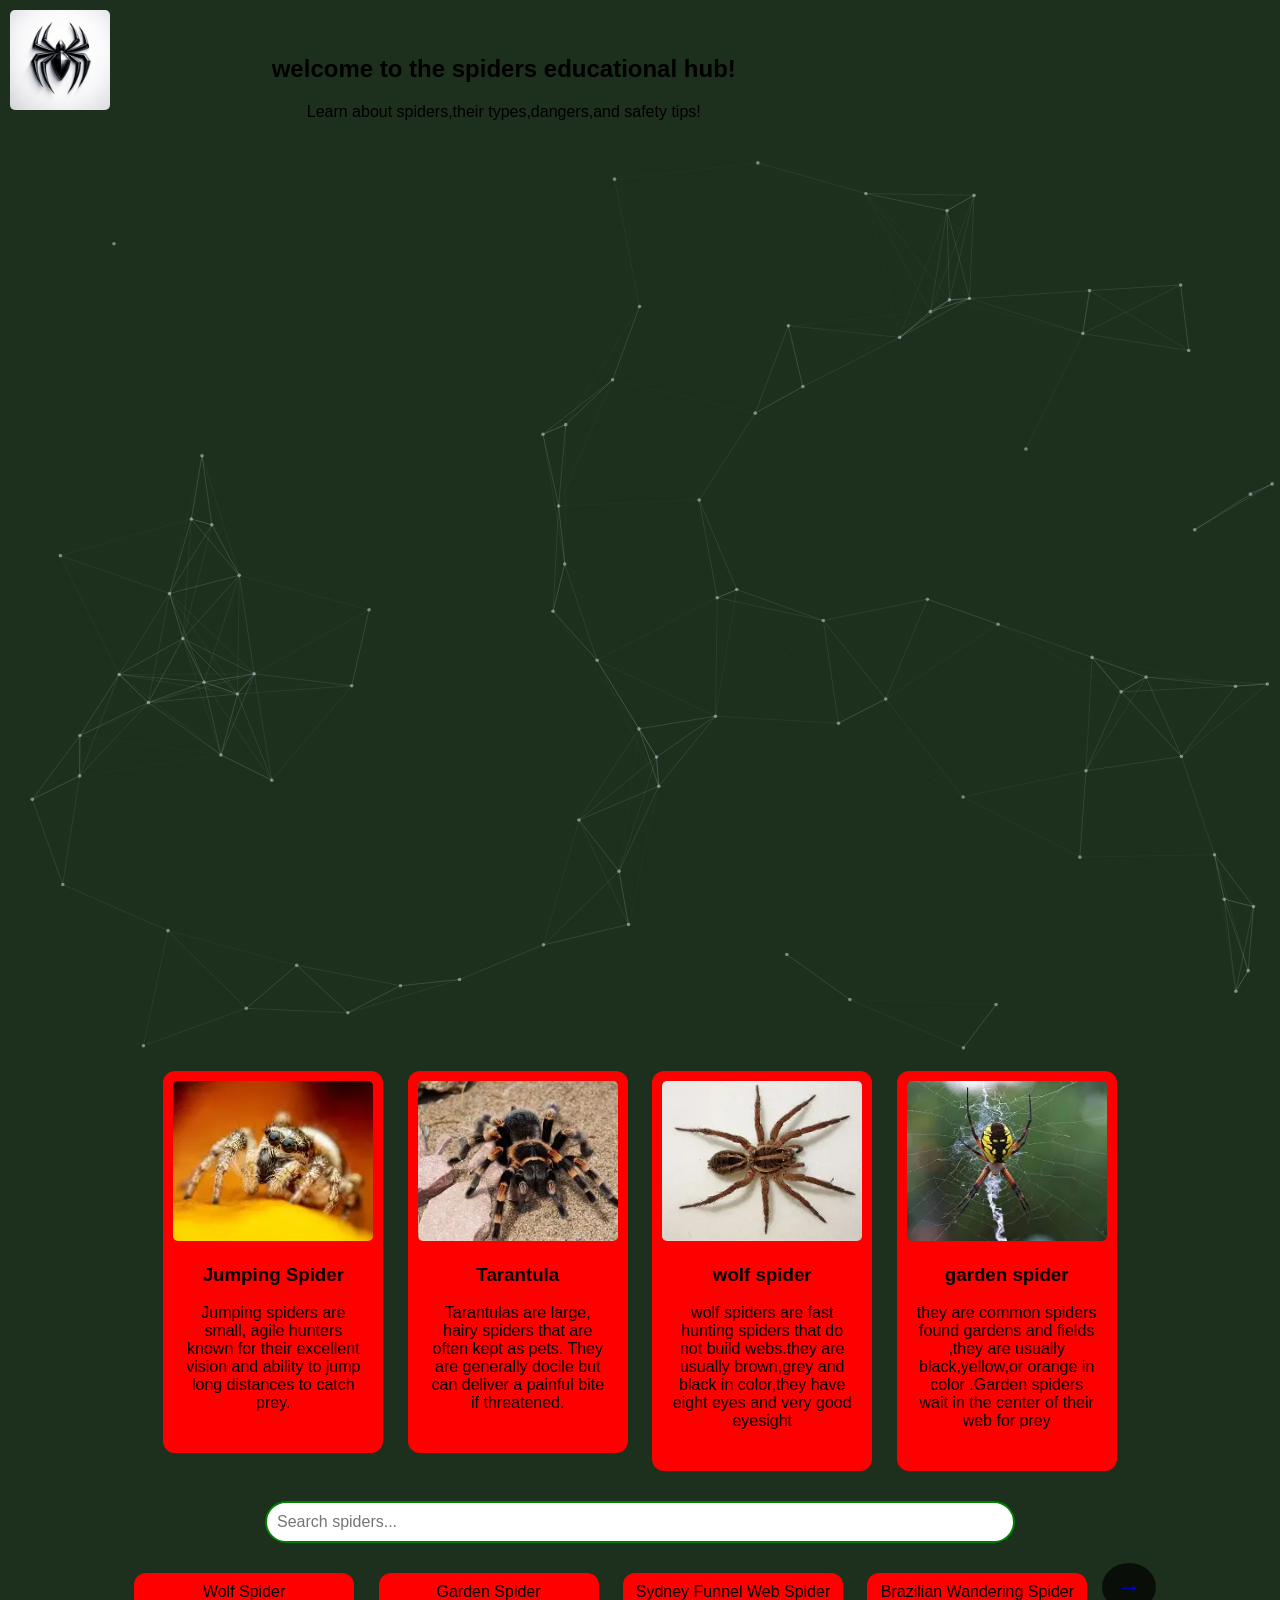
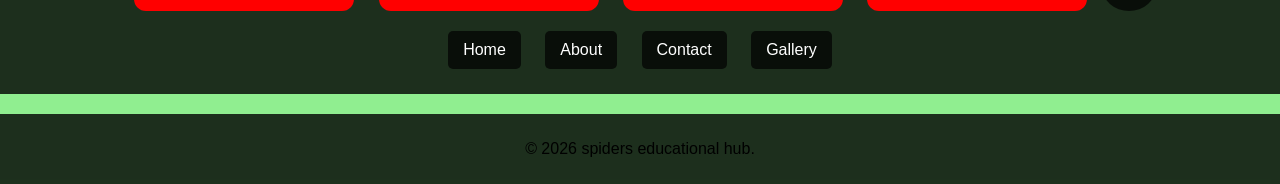
==== index.html @ 67cc3f3b "Update index.html" ====
<!DOCTYPE html> 

<html>

<head> 
    <title>spiders educational hub</title> 
<link rel="stylesheet" href="style.css">
</head> 

<body> 

    <header> 

  <div class="logo">
            <img src="Spider_logo.jpg" alt="Spider logo">
        </div>

        <div class="content">
            <h2>welcome to the spiders educational hub!</h2>
            <p>Learn about spiders,their types,dangers,and safety tips!</p>
        </div>
      
        <canvas id="webCanvas"></canvas>

        <div class="card">
            <img src="jumping_spider.jpg" alt="Jumping Spider">
            <h3>Jumping Spider</h3>
            <p>Jumping spiders are small, agile hunters known for their excellent vision and ability to jump long distances to catch prey.</p>
        </div>

        <div class="card">
            <img src="tarantula.jpg" alt="Tarantula">
            <h3>Tarantula</h3>
            <p>Tarantulas are large, hairy spiders that are often kept as pets. They are generally docile but can deliver a painful bite if threatened.</p>
        </div>
        <div class="card">
            <img src="wolf_spider.jpg" alt="wolf spider">
            <h3>wolf spider</h3>
            <p>wolf spiders are fast hunting spiders that do not build webs.they are usually brown,grey and black in color,they have eight eyes and very good eyesight</p>
        </div>
        <div class="card">
            <img src="garden_spider.jpg" alt="garden spider">
            <h3>garden spider</h3>
            <p>they are common spiders found gardens and fields ,they are usually black,yellow,or orange in color .Garden spiders wait in the center of their web for prey</p>
        </div>

        <div class="search-box">
  <input type="text" id="searchInput" placeholder="Search spiders..." onkeyup="searchSpiders()">
        </div>
        <div class="card">Wolf Spider</div>
<div class="card">Garden Spider</div>
<div class="card">Sydney Funnel Web Spider</div>
<div class="card">Brazilian Wandering Spider</div>
        <!-- ARROW NAVIGATION  -->
<a href="about.html#cards" class="arrow"> →</a>
        

        
<!--PAGE LINKS-->
<div class="page-links">
    <a href="index.html">Home</a>
    <a href="about.html">About</a>
    <a href="contact.html">Contact</a>  
    <a href="gallery.html">Gallery</a>
</div>

    </header>
 

    <footer> 

        <p>&copy; 2026 spiders educational hub.</p>
         

    </footer> 
<script>
(function () {
  const canvas = document.getElementById('webCanvas');
  const ctx = canvas.getContext('2d');
  let W, H;
  const mouse = { x: -9999, y: -9999 };
  const NODE_COUNT = 90, MAX_DIST = 160, SPEED = 0.35;
  let nodes = [];

  function resize() {
    W = canvas.width = window.innerWidth;
    H = canvas.height = window.innerHeight;
  }
  function makeNode() {
    return {
      x: Math.random() * W, y: Math.random() * H,
      vx: (Math.random() - 0.5) * SPEED,
      vy: (Math.random() - 0.5) * SPEED,
    };
  }
  function dist(a, b) {
    return Math.sqrt((a.x-b.x)**2 + (a.y-b.y)**2);
  }
  function init() { resize(); nodes = Array.from({length: NODE_COUNT}, makeNode); }

  function draw() {
    ctx.clearRect(0, 0, W, H);
    for (const n of nodes) {
      n.x += n.vx; n.y += n.vy;
      if (n.x < 0 || n.x > W) n.vx *= -1;
      if (n.y < 0 || n.y > H) n.vy *= -1;
    }
    for (let i = 0; i < nodes.length; i++) {
      for (let j = i + 1; j < nodes.length; j++) {
        const d = dist(nodes[i], nodes[j]);
        if (d < MAX_DIST) {
          ctx.beginPath();
          ctx.strokeStyle = `rgba(220,220,235,${(1 - d/MAX_DIST)*0.4})`;
          ctx.lineWidth = 0.7;
          ctx.moveTo(nodes[i].x, nodes[i].y);
          ctx.lineTo(nodes[j].x, nodes[j].y);
          ctx.stroke();
        }
      }
      const dm = dist(nodes[i], mouse);
      if (dm < MAX_DIST * 1.5) {
        ctx.beginPath();
        ctx.strokeStyle = `rgba(232,82,42,${(1 - dm/(MAX_DIST*1.5))*0.6})`;
        ctx.lineWidth = 0.9;
        ctx.moveTo(nodes[i].x, nodes[i].y);
        ctx.lineTo(mouse.x, mouse.y);
        ctx.stroke();
      }
      ctx.beginPath();
      ctx.arc(nodes[i].x, nodes[i].y, 1.8, 0, Math.PI * 2);
      ctx.fillStyle = 'rgba(220,220,235,0.5)';
      ctx.fill();
    }
    requestAnimationFrame(draw);
  }

  window.addEventListener('resize', resize);
  window.addEventListener('mousemove', e => { mouse.x = e.clientX; mouse.y = e.clientY; });
  window.addEventListener('touchmove', e => {
    mouse.x = e.touches[0].clientX; mouse.y = e.touches[0].clientY;
  }, { passive: true });

  init();
  draw();
})();
              </script>

</body> 
</html>
---- style.css ----
body{
    margin:0;
    font-family: Arial, sans-serif;

    background-image: url ("spider-web.jpg");
    background-size: cover;
    background-attachment: fixed;
    background-color:lightgreen;
    color:black;

}

/* HEADER */
header{
    background-color: rgba(0, 0, 0, 0.8);
    padding: 15px;
    text-align: center;
}

/* NAVIGATION */
nav a{
    color: white;
    text-decoration: none;
    margin: 10px;
    font-weight: bold;
}
nav a:hover{
    color: lightgreen;
}

/* MAIN LAYOUT */
.container{
    display: flex;
}

/* SIDEBAR */
.sidebar{
    width: 25%;
    background-color: rgba(0, 0, 0, 0.7);
    padding: 20px;
}

/* CONTENT AREA */
.content{
    width: 75%;
    padding: 20px;
}

/* SECTION BOXES */
section{
    background-color:light blue;
    margin: 20px;
    padding: 15px;
    border-radius: 10px;
}

/* SPIDER CARDS */
.card{
    background-color:ligh blue;
    margin: 10px;
    padding: 10px;
    border-radius: 10px;
    width: 200px;
    display: inline-block;
    vertical-align: top;

}

/* IMAGES */
img{
    width: 100%;
    border-radius: 5px;
}

/* GALLERY */
.gallery img{
    width: 100%;
    max-width:250px;
    height: auto:
}

.gallery img:hover{
    transform: scale(1.1);
}  

/* FOOTER */
footer{
    background-color: rgba(0, 0, 0, 0.8);
    text-align: center;
    padding: 10px;
    margin-top: 20px;
}

/* ARROW BUTTON */
.arrow-box {
    text-align: center;
    margin: 30px;
}
.arrow{
    display: inline-block;
    background: rgba(0, 0, 0, 0.7);
    padding: 10px 15px;
    border-radius: 50%;
    font-size: 24px;
    color: dark blue;
    text-decoration: none;
    animation:bounce 2s infinite;
}
.arrow:hover{
    background: lightgreen;
    color: black;
}

/* PAGE LINKS */
.page-links{
    text-align: center;
    margin: 10px;
}
.page-links a{
    color: white;
    text-decoration: none;
    margin: 0 10px;
    padding: 10px 15px;
    background: rgba(0, 0, 0, 0.7);
    border-radius: 5px;
    display: inline-block;
}
.page-links a:hover{
    background: lightgreen;
    color: black;
} 
.about {
    color:black;
}

/* Grid layout */
.card-container {
    gap: 20px;
    padding: 20px
}

/* card design */
.card {
    background:red;
    border-radius:12px;
    text-align: center;
    text-color: black;
    position:relative;
    z-index: 1;
}
/* image inside star */
.card img {
    width: 100%;
    height: 160px;
    object-fit: cover;
}
/*Hover effect */
.card: hover {
    transform: scale(1.05);
}
/*text spacing */
.card h2 {
    margin: 10px 0 5px;
}
.card p {
    padding: 0 10px 15px;
}
.spider-flex {
    display: flex;
    justify-content: space-between;
    align-items: flex-start;
    gap:20px;
}
.box {
    flex: 1;
    basckground: black;
    padding: 15px;
    border-radius: 10px;
}
.learn-more {
  background: #e6ffe6;
  padding: 20px;
  border-radius: 10px;
  margin-top: 30px;
}

.learn-more a {
  text-decoration: none;
  color: darkgreen;
  font-weight: bold;
}

.learn-more a:hover {
  text-decoration: underline;
  color: black;
}
.search-box {
  text-align: center;
  margin: 20px;
}

.search-box input {
  width: 60%;
  padding: 10px;
  border-radius: 25px;
  border: 2px solid green;
  font-size: 16px;
}
.logo {
    position:absolute;
    top: 10px;
    left: 10px;
    width: 100px;
}
    /* 3D effect */
    transform: perspective(500px) rotateY(15deg);
    transition: transform 0.5s ease, box-shadow 0.5s ease;

    /* Shadow for depth */
    box-shadow: 5px 5px 15px rgba(0,0,0,0.5);
}

/* Hover animation */
.logo img:hover {
    transform: perspective(500px) rotateY(0deg) scale(1.1);
    box-shadow: 10px 10px 25px rgba(0,0,0,0.7);
}

/* Spider shape (simple circle version or image) */
.Spider {
    width: 60px;
    height: 60px;
    background: url("Spider.jpg"); 
    background-size: cover;
    position: absolute;
    top: 50%;
    left: 0;
    animation: moveSpider 8s linear infinite;
    pointer-events: none;
    Z-index: 5;
}

/* Movement animation */
@keyframes moveSpider {
    0% {
        left: -80px;
        top: 20%;
    }
    25% {
        top: 60%;
    }
    50% {
        top: 30%;
    }
    75% {
        top: 70%;
    }
    100% {
        left: 110%;
        top: 40%;
    }
    
.navbar a {
    position: relative;
    padding: 15px 20px;
    background: rgba(255, 255, 255, 0.05);
    border-radius: 60px;
    backdrop-filter: blur(15px);
    box-shadow: 0 15px 35px rgba(0, 0, 0, 0.5);
    border: 0.5px solid #ccc;
    display: flex;
    justify-content: center;
    align-items: center;
}


.navbar a {
  transition: all 0.2s ease;
}

.navbar a:active {
  animation: shake 0.2s;
  transform: scale(0.9);
}
#webCanvas {
    positition:fixed;
    inset: 0;
    Z-index: 0;
    pointer-events: none;
}
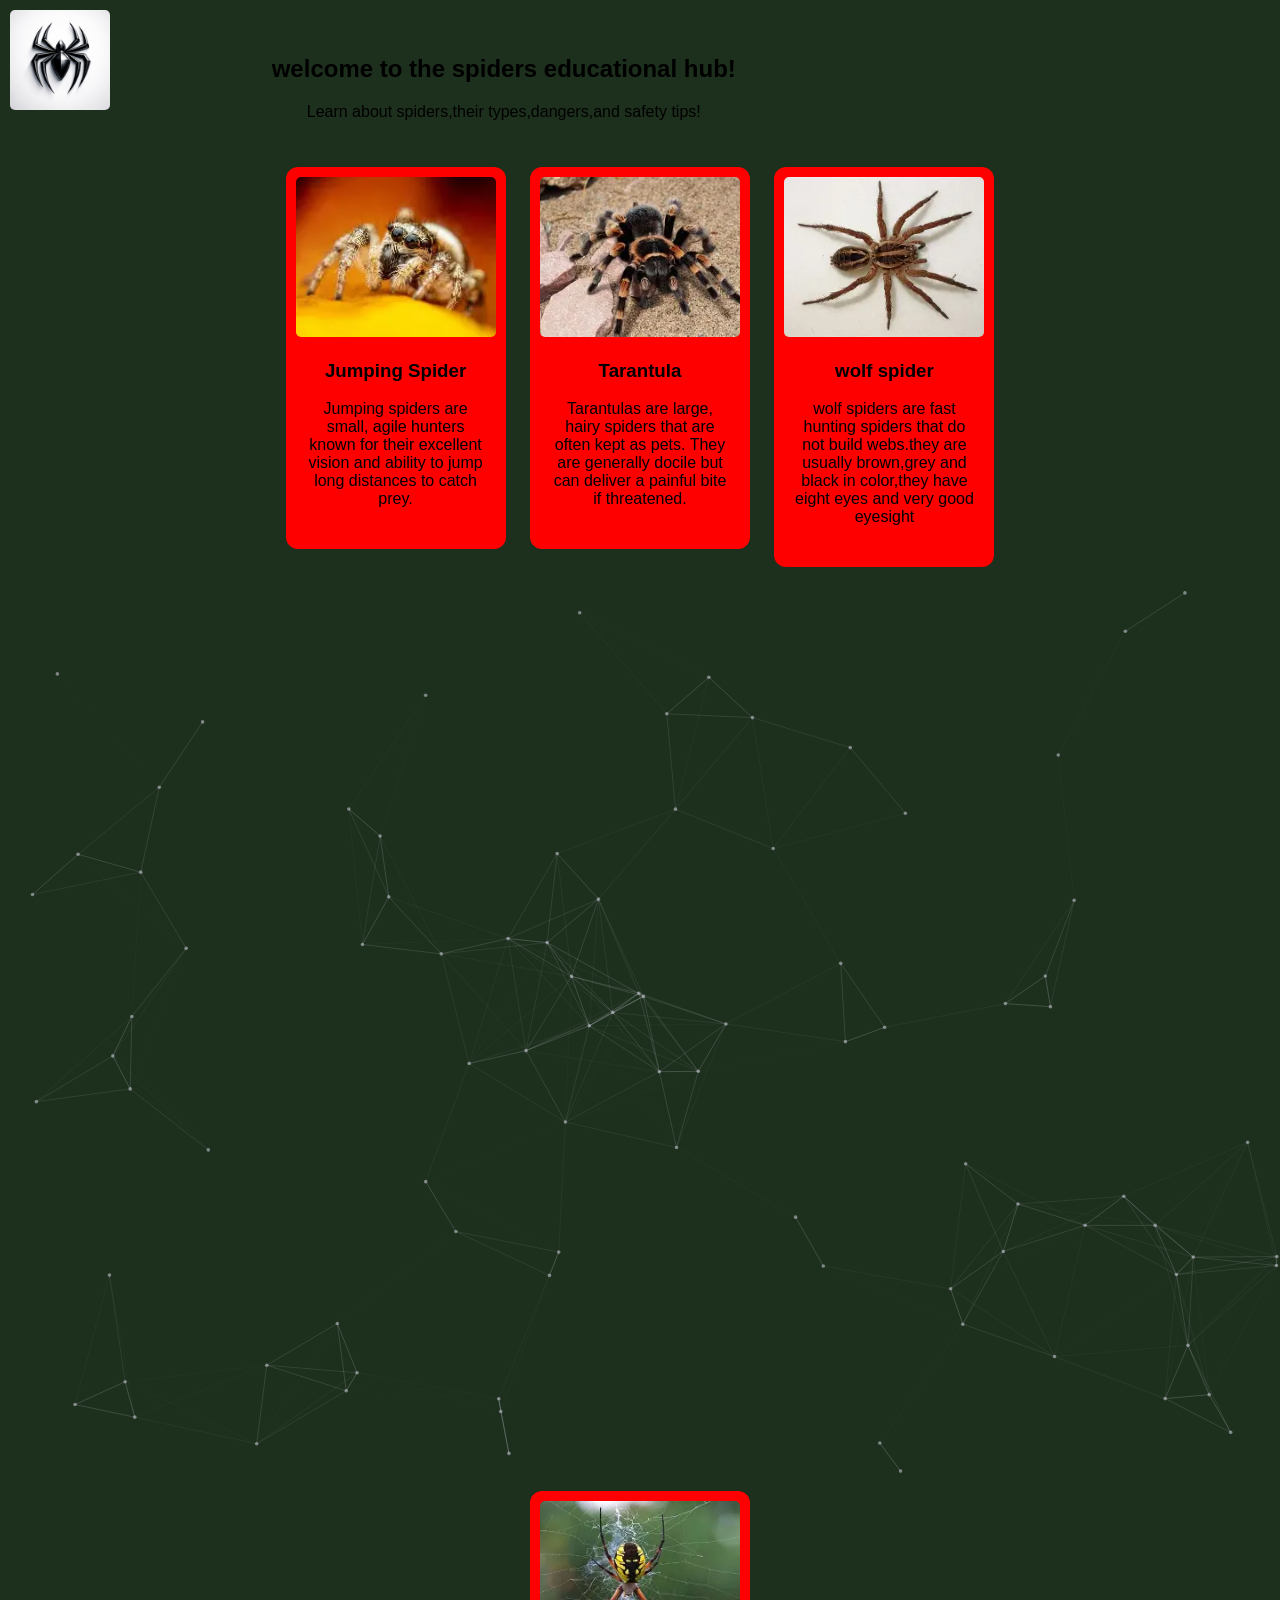
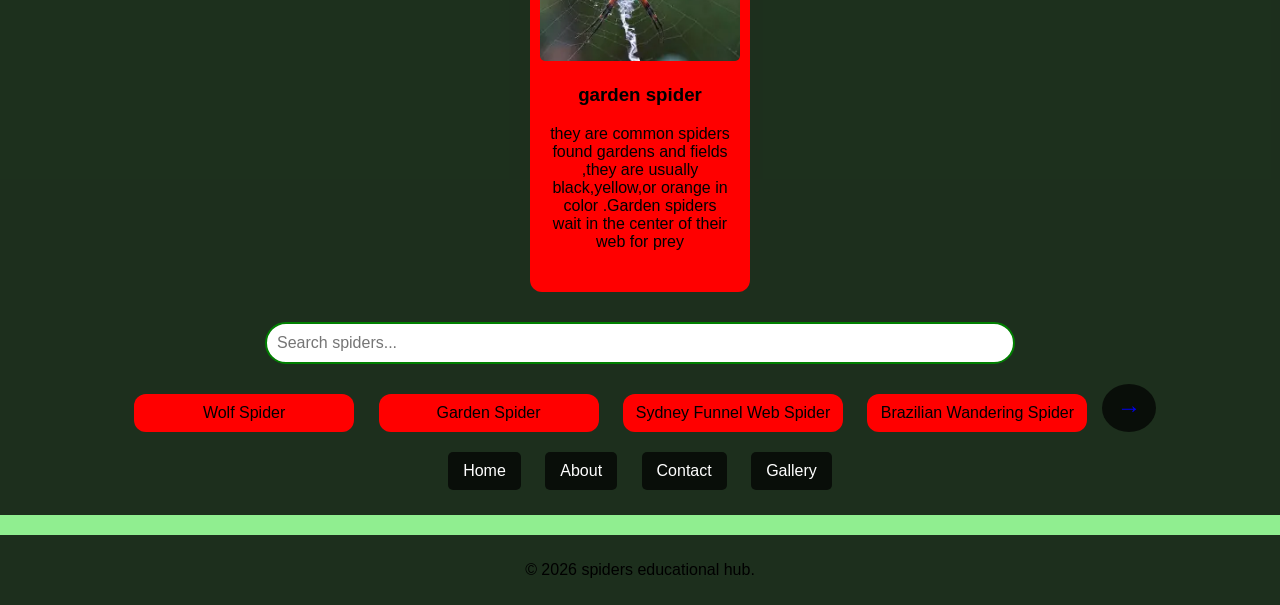
==== commit 394822c2: "Update index.html" ====
--- a/index.html
+++ b/index.html
@@ -20,7 +20,7 @@
             <p>Learn about spiders,their types,dangers,and safety tips!</p>
         </div>
       
-        <canvas id="webCanvas"></canvas>
+       
 
         <div class="card">
             <img src="jumping_spider.jpg" alt="Jumping Spider">
@@ -38,6 +38,8 @@
             <h3>wolf spider</h3>
             <p>wolf spiders are fast hunting spiders that do not build webs.they are usually brown,grey and black in color,they have eight eyes and very good eyesight</p>
         </div>
+
+        <canvas id="webCanvas"></canvas>
         <div class="card">
             <img src="garden_spider.jpg" alt="garden spider">
             <h3>garden spider</h3>
--- a/style.css
+++ b/style.css
@@ -1,23 +1,21 @@
 body{
     margin:0;
     font-family: Arial, sans-serif;
-
-    background-image: url ("spider-web.jpg");
     background-size: cover;
     background-attachment: fixed;
     background-color:lightgreen;
     color:black;
-
-}
-
-/* HEADER */
+     position:relative;
+    z-index: 1;
+
+}
+
 header{
     background-color: rgba(0, 0, 0, 0.8);
     padding: 15px;
     text-align: center;
 }
 
-/* NAVIGATION */
 nav a{
     color: white;
     text-decoration: none;
@@ -31,6 +29,8 @@
 /* MAIN LAYOUT */
 .container{
     display: flex;
+     position:relative;
+    z-index: 1;
 }
 
 /* SIDEBAR */
@@ -136,7 +136,9 @@
 /* Grid layout */
 .card-container {
     gap: 20px;
-    padding: 20px
+    padding: 20px;
+     position:relative;
+    z-index: 1;
 }
 
 /* card design */
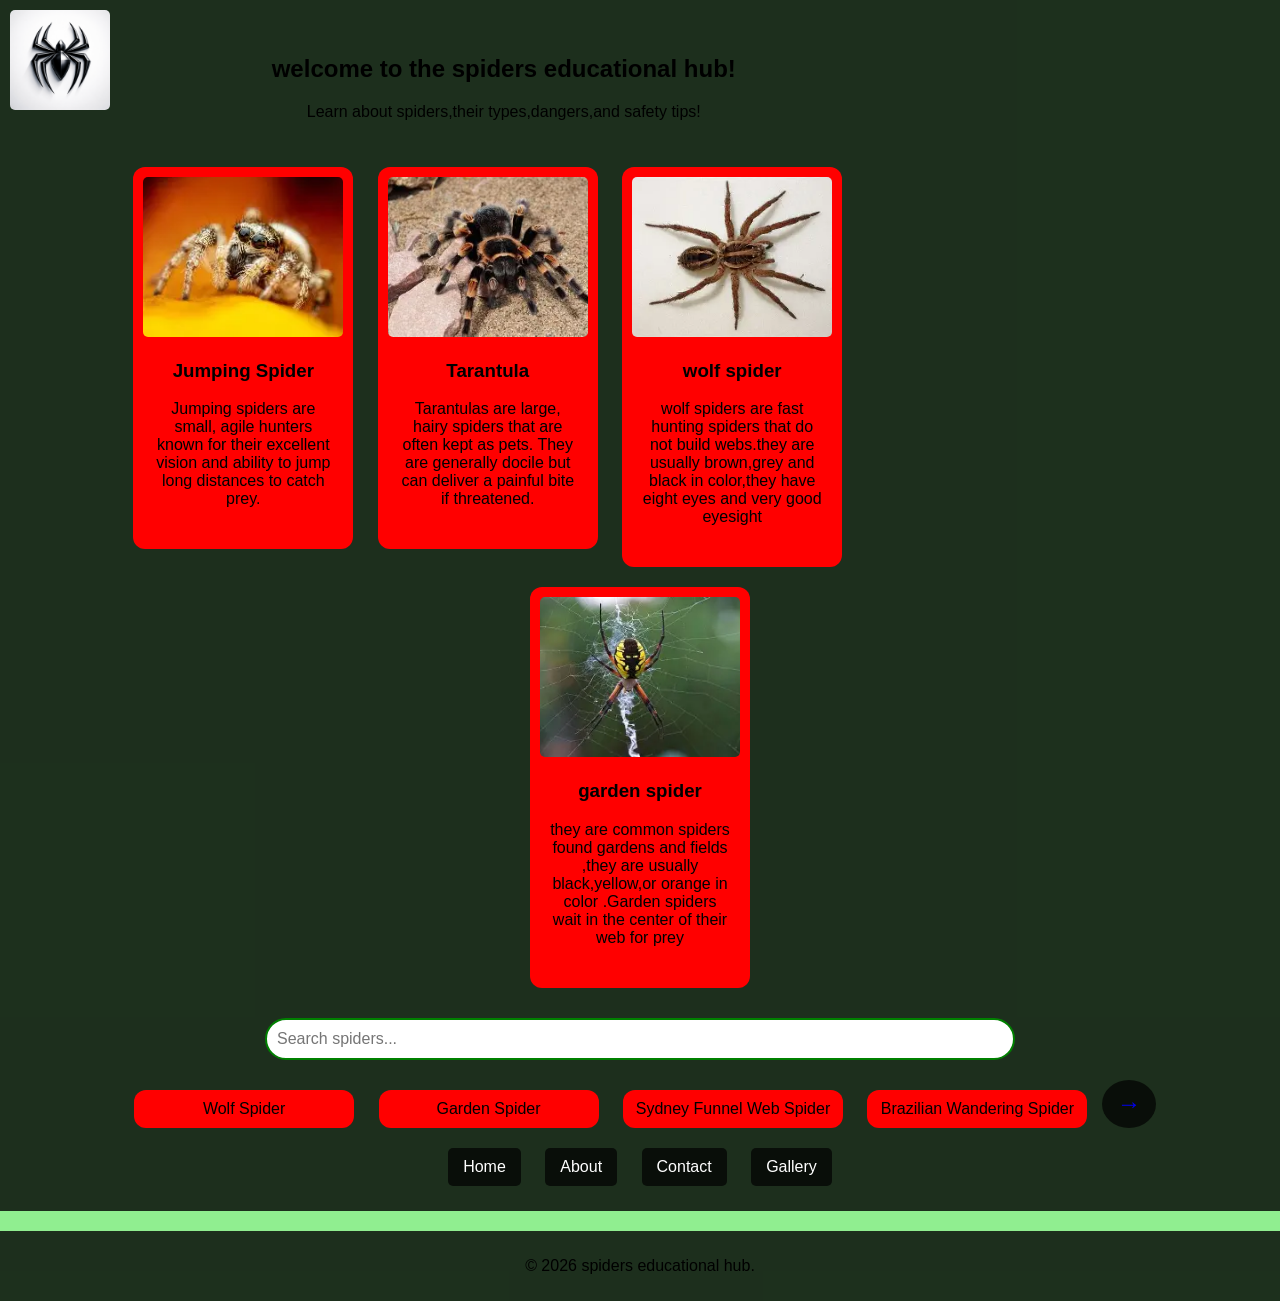
==== commit 0e165c8b: "Update index.html" ====
--- a/index.html
+++ b/index.html
@@ -75,77 +75,7 @@
          
 
     </footer> 
-<script>
-(function () {
-  const canvas = document.getElementById('webCanvas');
-  const ctx = canvas.getContext('2d');
-  let W, H;
-  const mouse = { x: -9999, y: -9999 };
-  const NODE_COUNT = 90, MAX_DIST = 160, SPEED = 0.35;
-  let nodes = [];
 
-  function resize() {
-    W = canvas.width = window.innerWidth;
-    H = canvas.height = window.innerHeight;
-  }
-  function makeNode() {
-    return {
-      x: Math.random() * W, y: Math.random() * H,
-      vx: (Math.random() - 0.5) * SPEED,
-      vy: (Math.random() - 0.5) * SPEED,
-    };
-  }
-  function dist(a, b) {
-    return Math.sqrt((a.x-b.x)**2 + (a.y-b.y)**2);
-  }
-  function init() { resize(); nodes = Array.from({length: NODE_COUNT}, makeNode); }
-
-  function draw() {
-    ctx.clearRect(0, 0, W, H);
-    for (const n of nodes) {
-      n.x += n.vx; n.y += n.vy;
-      if (n.x < 0 || n.x > W) n.vx *= -1;
-      if (n.y < 0 || n.y > H) n.vy *= -1;
-    }
-    for (let i = 0; i < nodes.length; i++) {
-      for (let j = i + 1; j < nodes.length; j++) {
-        const d = dist(nodes[i], nodes[j]);
-        if (d < MAX_DIST) {
-          ctx.beginPath();
-          ctx.strokeStyle = `rgba(220,220,235,${(1 - d/MAX_DIST)*0.4})`;
-          ctx.lineWidth = 0.7;
-          ctx.moveTo(nodes[i].x, nodes[i].y);
-          ctx.lineTo(nodes[j].x, nodes[j].y);
-          ctx.stroke();
-        }
-      }
-      const dm = dist(nodes[i], mouse);
-      if (dm < MAX_DIST * 1.5) {
-        ctx.beginPath();
-        ctx.strokeStyle = `rgba(232,82,42,${(1 - dm/(MAX_DIST*1.5))*0.6})`;
-        ctx.lineWidth = 0.9;
-        ctx.moveTo(nodes[i].x, nodes[i].y);
-        ctx.lineTo(mouse.x, mouse.y);
-        ctx.stroke();
-      }
-      ctx.beginPath();
-      ctx.arc(nodes[i].x, nodes[i].y, 1.8, 0, Math.PI * 2);
-      ctx.fillStyle = 'rgba(220,220,235,0.5)';
-      ctx.fill();
-    }
-    requestAnimationFrame(draw);
-  }
-
-  window.addEventListener('resize', resize);
-  window.addEventListener('mousemove', e => { mouse.x = e.clientX; mouse.y = e.clientY; });
-  window.addEventListener('touchmove', e => {
-    mouse.x = e.touches[0].clientX; mouse.y = e.touches[0].clientY;
-  }, { passive: true });
-
-  init();
-  draw();
-})();
-              </script>
-
+  
 </body> 
 </html> 
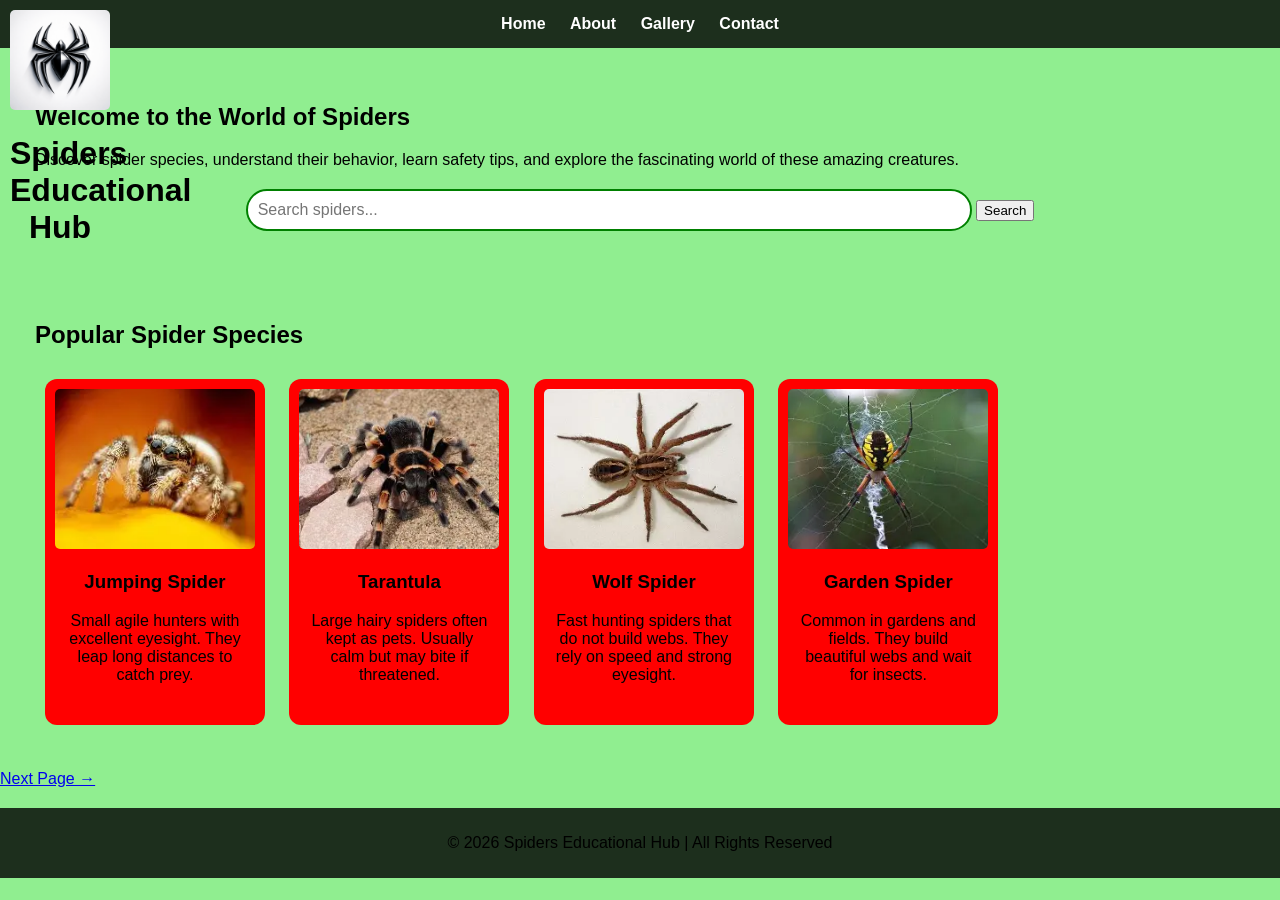
==== commit 55bc7a9f: "Update index.html" ====
--- a/index.html
+++ b/index.html
@@ -1,81 +1,113 @@
-<!DOCTYPE html> 
+    <!DOCTYPE html>
+<html lang="en">
 
-<html>
+<head>
+    <meta charset="UTF-8">
+    <meta name="viewport" content="width=device-width, initial-scale=1.0">
+    <title>Spiders Educational Hub</title>
+    <link rel="stylesheet" href="style.css">
+</head>
 
-<head> 
-    <title>spiders educational hub</title> 
-<link rel="stylesheet" href="style.css">
-</head> 
+<body>
 
-<body> 
+    <!-- HEADER -->
+    <header class="header">
 
-    <header> 
-
-  <div class="logo">
-            <img src="Spider_logo.jpg" alt="Spider logo">
+        <!-- LOGO -->
+        <div class="logo">
+            <img src="Spider_logo.jpg" alt="Spider Logo">
+            <h1>Spiders Educational Hub</h1>
         </div>
 
-        <div class="content">
-            <h2>welcome to the spiders educational hub!</h2>
-            <p>Learn about spiders,their types,dangers,and safety tips!</p>
+        <!-- NAVIGATION -->
+        <nav class="navbar">
+            <a href="index.html" class="active">Home</a>
+            <a href="about.html">About</a>
+            <a href="gallery.html">Gallery</a>
+            <a href="contact.html">Contact</a>
+        </nav>
+
+    </header>
+
+    <!-- HERO SECTION -->
+    <section class="hero">
+        <div class="hero-text">
+            <h2>Welcome to the World of Spiders</h2>
+            <p>
+                Discover spider species, understand their behavior,
+                learn safety tips, and explore the fascinating world
+                of these amazing creatures.
+            </p>
+
+            <!-- SEARCH -->
+            <div class="search-box">
+                <input type="text" id="searchInput" placeholder="Search spiders...">
+                <button>Search</button>
+            </div>
         </div>
-      
-       
+    </section>
 
-        <div class="card">
-            <img src="jumping_spider.jpg" alt="Jumping Spider">
-            <h3>Jumping Spider</h3>
-            <p>Jumping spiders are small, agile hunters known for their excellent vision and ability to jump long distances to catch prey.</p>
+    <!-- MAIN CONTENT -->
+    <main>
+
+        <section class="cards-section">
+
+            <h2 class="section-title">Popular Spider Species</h2>
+
+            <div class="cards-container">
+
+                <div class="card">
+                    <img src="jumping_spider.jpg" alt="Jumping Spider">
+                    <h3>Jumping Spider</h3>
+                    <p>
+                        Small agile hunters with excellent eyesight.
+                        They leap long distances to catch prey.
+                    </p>
+                </div>
+
+                <div class="card">
+                    <img src="tarantula.jpg" alt="Tarantula">
+                    <h3>Tarantula</h3>
+                    <p>
+                        Large hairy spiders often kept as pets.
+                        Usually calm but may bite if threatened.
+                    </p>
+                </div>
+
+                <div class="card">
+                    <img src="wolf_spider.jpg" alt="Wolf Spider">
+                    <h3>Wolf Spider</h3>
+                    <p>
+                        Fast hunting spiders that do not build webs.
+                        They rely on speed and strong eyesight.
+                    </p>
+                </div>
+
+                <div class="card">
+                    <img src="garden_spider.jpg" alt="Garden Spider">
+                    <h3>Garden Spider</h3>
+                    <p>
+                        Common in gardens and fields. They build
+                        beautiful webs and wait for insects.
+                    </p>
+                </div>
+
+            </div>
+
+        </section>
+
+        <!-- NEXT PAGE BUTTON -->
+        <div class="next-page">
+            <a href="about.html">Next Page →</a>
         </div>
 
-        <div class="card">
-            <img src="tarantula.jpg" alt="Tarantula">
-            <h3>Tarantula</h3>
-            <p>Tarantulas are large, hairy spiders that are often kept as pets. They are generally docile but can deliver a painful bite if threatened.</p>
-        </div>
-        <div class="card">
-            <img src="wolf_spider.jpg" alt="wolf spider">
-            <h3>wolf spider</h3>
-            <p>wolf spiders are fast hunting spiders that do not build webs.they are usually brown,grey and black in color,they have eight eyes and very good eyesight</p>
-        </div>
+    </main>
 
-        <canvas id="webCanvas"></canvas>
-        <div class="card">
-            <img src="garden_spider.jpg" alt="garden spider">
-            <h3>garden spider</h3>
-            <p>they are common spiders found gardens and fields ,they are usually black,yellow,or orange in color .Garden spiders wait in the center of their web for prey</p>
-        </div>
+    <!-- FOOTER -->
+    <footer class="footer">
+        <p>&copy; 2026 Spiders Educational Hub | All Rights Reserved</p>
+    </footer>
 
-        <div class="search-box">
-  <input type="text" id="searchInput" placeholder="Search spiders..." onkeyup="searchSpiders()">
-        </div>
-        <div class="card">Wolf Spider</div>
-<div class="card">Garden Spider</div>
-<div class="card">Sydney Funnel Web Spider</div>
-<div class="card">Brazilian Wandering Spider</div>
-        <!-- ARROW NAVIGATION  -->
-<a href="about.html#cards" class="arrow"> →</a>
-        
+</body>
 
-        
-<!--PAGE LINKS-->
-<div class="page-links">
-    <a href="index.html">Home</a>
-    <a href="about.html">About</a>
-    <a href="contact.html">Contact</a>  
-    <a href="gallery.html">Gallery</a>
-</div>
-
-    </header>
- 
-
-    <footer> 
-
-        <p>&copy; 2026 spiders educational hub.</p>
-         
-
-    </footer> 
-
-  
-</body> 
-</html> 
+</html>
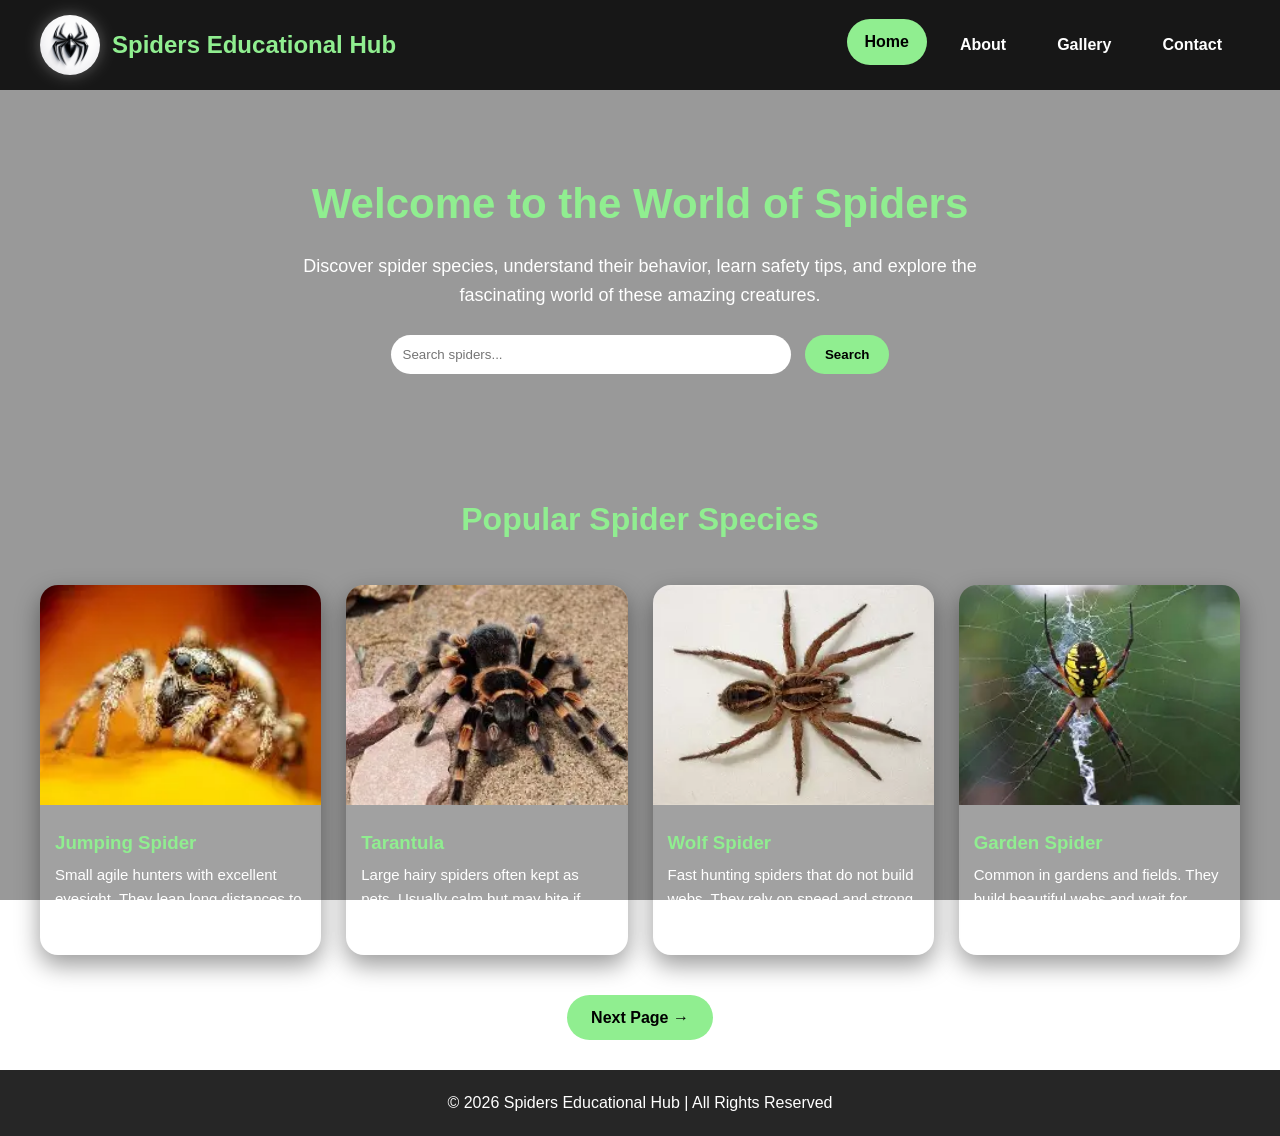
==== commit ea36f848: "Update index.html" ====
--- a/index.html
+++ b/index.html
@@ -107,7 +107,7 @@
     <footer class="footer">
         <p>&copy; 2026 Spiders Educational Hub | All Rights Reserved</p>
     </footer>
-
+<script src="script.js"></script>
 </body>
 
 </html>
--- a/style.css
+++ b/style.css
@@ -1,320 +1,367 @@
+*{
+    margin:0;
+    padding:0;
+    box-sizing:border-box;
+}
+
 body{
-    margin:0;
     font-family: Arial, sans-serif;
+    background: linear-gradient(rgba(0,0,0,0.4), rgba(0,0,0,0.4)),
+                url("background.jpg");
     background-size: cover;
+    background-position: center;
     background-attachment: fixed;
-    background-color:lightgreen;
-    color:black;
-     position:relative;
-    z-index: 1;
-
-}
-
-header{
-    background-color: rgba(0, 0, 0, 0.8);
-    padding: 15px;
-    text-align: center;
-}
-
-nav a{
+    color: white;
+    line-height: 1.6;
+}
+
+/* HEADER */
+.header{
+    background: rgba(0,0,0,0.85);
+    display: flex;
+    justify-content: space-between;
+    align-items: center;
+    padding: 15px 40px;
+    flex-wrap: wrap;
+    position: sticky;
+    top: 0;
+    z-index: 1000;
+}
+
+.logo{
+    display: flex;
+    align-items: center;
+    gap: 12px;
+}
+
+.logo img{
+    width: 60px;
+    height: 60px;
+    border-radius: 50%;
+    object-fit: cover;
+    box-shadow: 0 0 15px rgba(255,255,255,0.3);
+}
+
+.logo h1{
+    font-size: 24px;
+    color: lightgreen;
+}
+
+/* NAVBAR */
+.navbar{
+    display: flex;
+    gap: 15px;
+    flex-wrap: wrap;
+}
+
+.navbar a{
+    text-decoration: none;
+    color: white;
+    padding: 10px 18px;
+    border-radius: 30px;
+    transition: 0.3s;
+    font-weight: bold;
+}
+
+.navbar a:hover,
+.navbar a.active{
+    background: lightgreen;
+    color: black;
+    transform: translateY(-3px);
+}
+
+/* HERO */
+.hero,
+.hero-small{
+    text-align: center;
+    padding: 80px 20px;
+}
+
+.hero h2,
+.hero-small h2{
+    font-size: 42px;
+    margin-bottom: 15px;
+    color: lightgreen;
+}
+
+.hero p,
+.hero-small p{
+    max-width: 700px;
+    margin: auto;
+    font-size: 18px;
+}
+
+/* SEARCH */
+.search-box{
+    margin-top: 25px;
+}
+
+.search-box input{
+    width: 60%;
+    max-width: 400px;
+    padding: 12px;
+    border: none;
+    border-radius: 30px;
+    outline: none;
+}
+
+.search-box button{
+    padding: 12px 20px;
+    border: none;
+    border-radius: 30px;
+    background: lightgreen;
+    font-weight: bold;
+    cursor: pointer;
+    margin-left: 10px;
+}
+
+.search-box button:hover{
+    background: white;
+}
+
+/* SECTION */
+.section-title{
+    text-align: center;
+    font-size: 32px;
+    margin: 40px 0 20px;
+    color: lightgreen;
+}
+
+/* CARD SECTION */
+.cards-container{
+    display: grid;
+    grid-template-columns: repeat(auto-fit,minmax(250px,1fr));
+    gap: 25px;
+    padding: 20px 40px 50px;
+}
+
+.card{
+    background: rgba(255,255,255,0.08);
+    border-radius: 18px;
+    overflow: hidden;
+    box-shadow: 0 10px 25px rgba(0,0,0,0.4);
+    transition: 0.4s;
+}
+
+.card:hover{
+    transform: translateY(-10px) scale(1.03);
+}
+
+.card img{
+    width: 100%;
+    height: 220px;
+    object-fit: cover;
+}
+
+.card h3{
+    padding: 15px 15px 5px;
+    color: lightgreen;
+}
+
+.card p{
+    padding: 0 15px 20px;
+    font-size: 15px;
+}
+
+/* INFO GRID */
+.info-grid{
+    display: grid;
+    grid-template-columns: repeat(auto-fit,minmax(250px,1fr));
+    gap: 20px;
+    padding: 20px 40px 50px;
+}
+
+.box{
+    background: rgba(0,0,0,0.65);
+    padding: 20px;
+    border-radius: 15px;
+    transition: 0.3s;
+}
+
+.box:hover{
+    transform: scale(1.03);
+}
+
+.box h3{
+    color: lightgreen;
+    margin-bottom: 10px;
+}
+
+/* NEXT BUTTON */
+.next-page{
+    text-align: center;
+    margin-bottom: 40px;
+}
+
+.next-page a{
+    text-decoration: none;
+    background: lightgreen;
+    color: black;
+    padding: 14px 24px;
+    border-radius: 30px;
+    font-weight: bold;
+    transition: 0.3s;
+}
+
+.next-page a:hover{
+    background: white;
+}
+
+/* GALLERY */
+.gallery{
+    display: grid;
+    grid-template-columns: repeat(auto-fit,minmax(250px,1fr));
+    gap: 20px;
+    padding: 30px;
+}
+
+.gallery img{
+    width: 100%;
+    border-radius: 15px;
+    transition: 0.4s;
+}
+
+.gallery img:hover{
+    transform: scale(1.08);
+}
+
+/* FOOTER */
+.footer{
+    background: rgba(0,0,0,0.85);
+    text-align: center;
+    padding: 20px;
+    margin-top: 30px;
+}
+
+/* RESPONSIVE */
+@media(max-width:768px){
+
+    .header{
+        flex-direction: column;
+        text-align: center;
+        gap: 15px;
+    }
+
+    .navbar{
+        justify-content: center;
+    }
+
+    .hero h2,
+    .hero-small h2{
+        font-size: 30px;
+    }
+
+    .search-box input{
+        width: 90%;
+        margin-bottom: 10px;
+    }
+
+    .search-box button{
+        margin-left: 0;
+        width: 150px;
+    }
+}
+/* GALLERY LAYOUT */
+.gallery-container {
+    display: flex;
+    flex-wrap: wrap;              /* allows wrapping on smaller screens */
+    justify-content: center;
+    gap: 20px;
+    padding: 20px;
+}
+
+/* INDIVIDUAL CARDS */
+.gallery-card {
+    width: 220px;
+    background: #fff;
+    border-radius: 12px;
+    overflow: hidden;
+    box-shadow: 0 4px 12px rgba(0,0,0,0.15);
+    text-align: center;
+    transition: transform 0.3s ease;
+}
+
+.gallery-card img {
+    width: 100%;
+    height: 180px;
+    object-fit: cover;
+}
+
+.gallery-card h3 {
+    padding: 10px;
+    font-size: 16px;
+}
+
+.gallery-card:hover {
+    transform: scale(1.05);
+}
+header {
+    display: flex;
+    justify-content: space-between;
+    align-items: center;
+    padding: 15px 30px;
+    background: #111;
+    color: white;
+}
+
+nav ul {
+    display: flex;
+    list-style: none;
+    gap: 20px;
+}
+
+nav ul li a {
     color: white;
     text-decoration: none;
-    margin: 10px;
     font-weight: bold;
 }
-nav a:hover{
-    color: lightgreen;
-}
-
-/* MAIN LAYOUT */
-.container{
-    display: flex;
-     position:relative;
-    z-index: 1;
-}
-
-/* SIDEBAR */
-.sidebar{
-    width: 25%;
-    background-color: rgba(0, 0, 0, 0.7);
-    padding: 20px;
-}
-
-/* CONTENT AREA */
-.content{
-    width: 75%;
-    padding: 20px;
-}
-
-/* SECTION BOXES */
-section{
-    background-color:light blue;
-    margin: 20px;
-    padding: 15px;
-    border-radius: 10px;
-}
-
-/* SPIDER CARDS */
-.card{
-    background-color:ligh blue;
-    margin: 10px;
-    padding: 10px;
-    border-radius: 10px;
-    width: 200px;
-    display: inline-block;
-    vertical-align: top;
-
-}
-
-/* IMAGES */
-img{
-    width: 100%;
-    border-radius: 5px;
-}
-
-/* GALLERY */
-.gallery img{
-    width: 100%;
-    max-width:250px;
-    height: auto:
-}
-
-.gallery img:hover{
-    transform: scale(1.1);
-}  
-
-/* FOOTER */
-footer{
-    background-color: rgba(0, 0, 0, 0.8);
-    text-align: center;
-    padding: 10px;
-    margin-top: 20px;
-}
-
-/* ARROW BUTTON */
-.arrow-box {
-    text-align: center;
-    margin: 30px;
-}
-.arrow{
-    display: inline-block;
-    background: rgba(0, 0, 0, 0.7);
-    padding: 10px 15px;
-    border-radius: 50%;
-    font-size: 24px;
-    color: dark blue;
-    text-decoration: none;
-    animation:bounce 2s infinite;
-}
-.arrow:hover{
-    background: lightgreen;
-    color: black;
-}
-
-/* PAGE LINKS */
-.page-links{
-    text-align: center;
-    margin: 10px;
-}
-.page-links a{
-    color: white;
-    text-decoration: none;
-    margin: 0 10px;
-    padding: 10px 15px;
-    background: rgba(0, 0, 0, 0.7);
-    border-radius: 5px;
-    display: inline-block;
-}
-.page-links a:hover{
-    background: lightgreen;
-    color: black;
-} 
-.about {
-    color:black;
-}
-
-/* Grid layout */
-.card-container {
-    gap: 20px;
-    padding: 20px;
-     position:relative;
-    z-index: 1;
-}
-
-/* card design */
-.card {
-    background:red;
-    border-radius:12px;
-    text-align: center;
-    text-color: black;
-    position:relative;
-    z-index: 1;
-}
-/* image inside star */
-.card img {
-    width: 100%;
-    height: 160px;
-    object-fit: cover;
-}
-/*Hover effect */
-.card: hover {
-    transform: scale(1.05);
-}
-/*text spacing */
-.card h2 {
-    margin: 10px 0 5px;
-}
-.card p {
-    padding: 0 10px 15px;
-}
-.spider-flex {
-    display: flex;
-    justify-content: space-between;
-    align-items: flex-start;
-    gap:20px;
-}
-.box {
-    flex: 1;
-    basckground: black;
-    padding: 15px;
-    border-radius: 10px;
-}
-.learn-more {
-  background: #e6ffe6;
-  padding: 20px;
-  border-radius: 10px;
-  margin-top: 30px;
-}
-
-.learn-more a {
-  text-decoration: none;
-  color: darkgreen;
-  font-weight: bold;
-}
-
-.learn-more a:hover {
-  text-decoration: underline;
-  color: black;
-}
-.search-box {
-  text-align: center;
-  margin: 20px;
-}
-
-.search-box input {
-  width: 60%;
-  padding: 10px;
-  border-radius: 25px;
-  border: 2px solid green;
-  font-size: 16px;
-}
-.logo {
-    position:absolute;
-    top: 10px;
-    left: 10px;
-    width: 100px;
-}
-    /* 3D effect */
-    transform: perspective(500px) rotateY(15deg);
-    transition: transform 0.5s ease, box-shadow 0.5s ease;
-
-    /* Shadow for depth */
-    box-shadow: 5px 5px 15px rgba(0,0,0,0.5);
-}
-
-/* Hover animation */
-.logo img:hover {
-    transform: perspective(500px) rotateY(0deg) scale(1.1);
-    box-shadow: 10px 10px 25px rgba(0,0,0,0.7);
-}
-
-/* Spider shape (simple circle version or image) */
-.Spider {
-    width: 60px;
-    height: 60px;
-    background: url("Spider.jpg"); 
-    background-size: cover;
-    position: absolute;
-    top: 50%;
-    left: 0;
-    animation: moveSpider 8s linear infinite;
-    pointer-events: none;
-    Z-index: 5;
-}
-
-/* Movement animation */
-@keyframes moveSpider {
-    0% {
-        left: -80px;
-        top: 20%;
-    }
-    25% {
-        top: 60%;
-    }
-    50% {
-        top: 30%;
-    }
-    75% {
-        top: 70%;
-    }
-    100% {
-        left: 110%;
-        top: 40%;
-    }
+
+nav ul li a:hover,
+nav ul li a.active {
+    color: #ff4d4d;
+}
+@media (max-width: 768px) {
+
+    header {
+        flex-direction: column;
+        text-align: center;
+    }
+
+    nav ul {
+        flex-direction: column;
+        gap: 10px;
+        margin-top: 10px;
+    }
+
+    nav ul li {
+        padding: 5px 0;
+    }
+}
+
     
-.navbar a {
-    position: relative;
-    padding: 15px 20px;
-    background: rgba(255, 255, 255, 0.05);
-    border-radius: 60px;
-    backdrop-filter: blur(15px);
-    box-shadow: 0 15px 35px rgba(0, 0, 0, 0.5);
-    border: 0.5px solid #ccc;
-    display: flex;
-    justify-content: center;
-    align-items: center;
-}
-
-
-.navbar a {
-  transition: all 0.2s ease;
-}
-
-.navbar a:active {
-  animation: shake 0.2s;
-  transform: scale(0.9);
-}
-#webCanvas {
-    positition:fixed;
-    inset: 0;
-    Z-index: 0;
-    pointer-events: none;
-}
+
 
     
 
 
-    
-
-
-
-
-
-
-
-
-
-
-
-
-
-
-
-
-
-
-
-
-
-
-
+
+
+
+
+
+
+
+
+
+
+
+
+
+
+
+
+
+
+
+
+
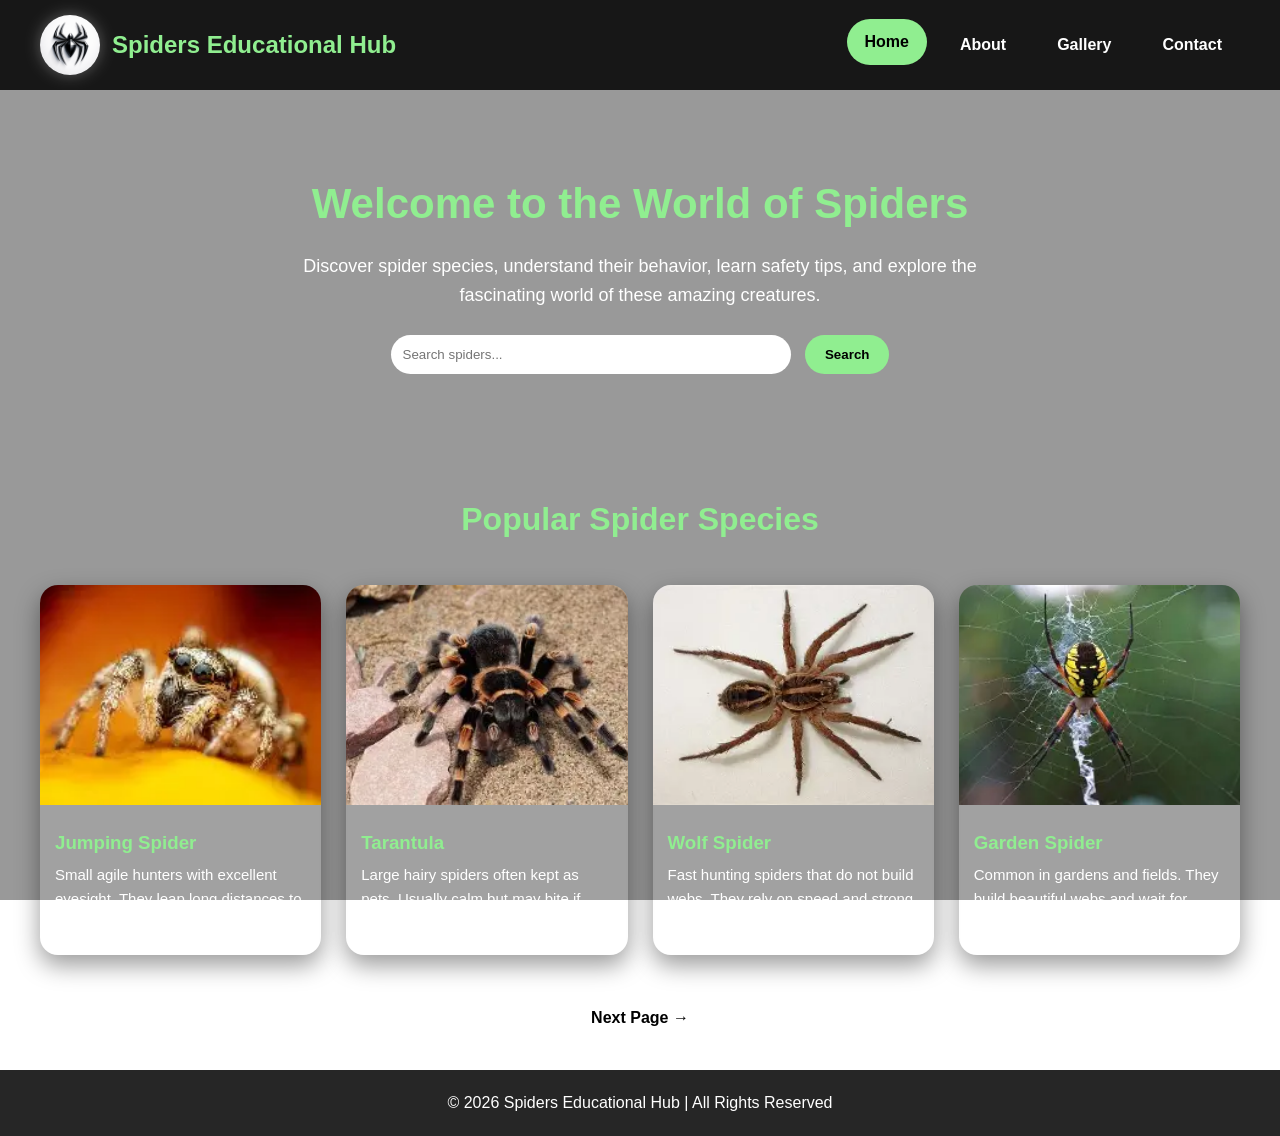
==== commit 88cf3dee: "Update index.html" ====
--- a/index.html
+++ b/index.html
@@ -107,7 +107,7 @@
     <footer class="footer">
         <p>&copy; 2026 Spiders Educational Hub | All Rights Reserved</p>
     </footer>
-<script src="script.js"></script>
+<script src="script.js" defer></script>
 </body>
 
 </html>
--- a/style.css
+++ b/style.css
@@ -195,7 +195,7 @@
 
 .next-page a{
     text-decoration: none;
-    background: lightgreen;
+    background: white;
     color: black;
     padding: 14px 24px;
     border-radius: 30px;
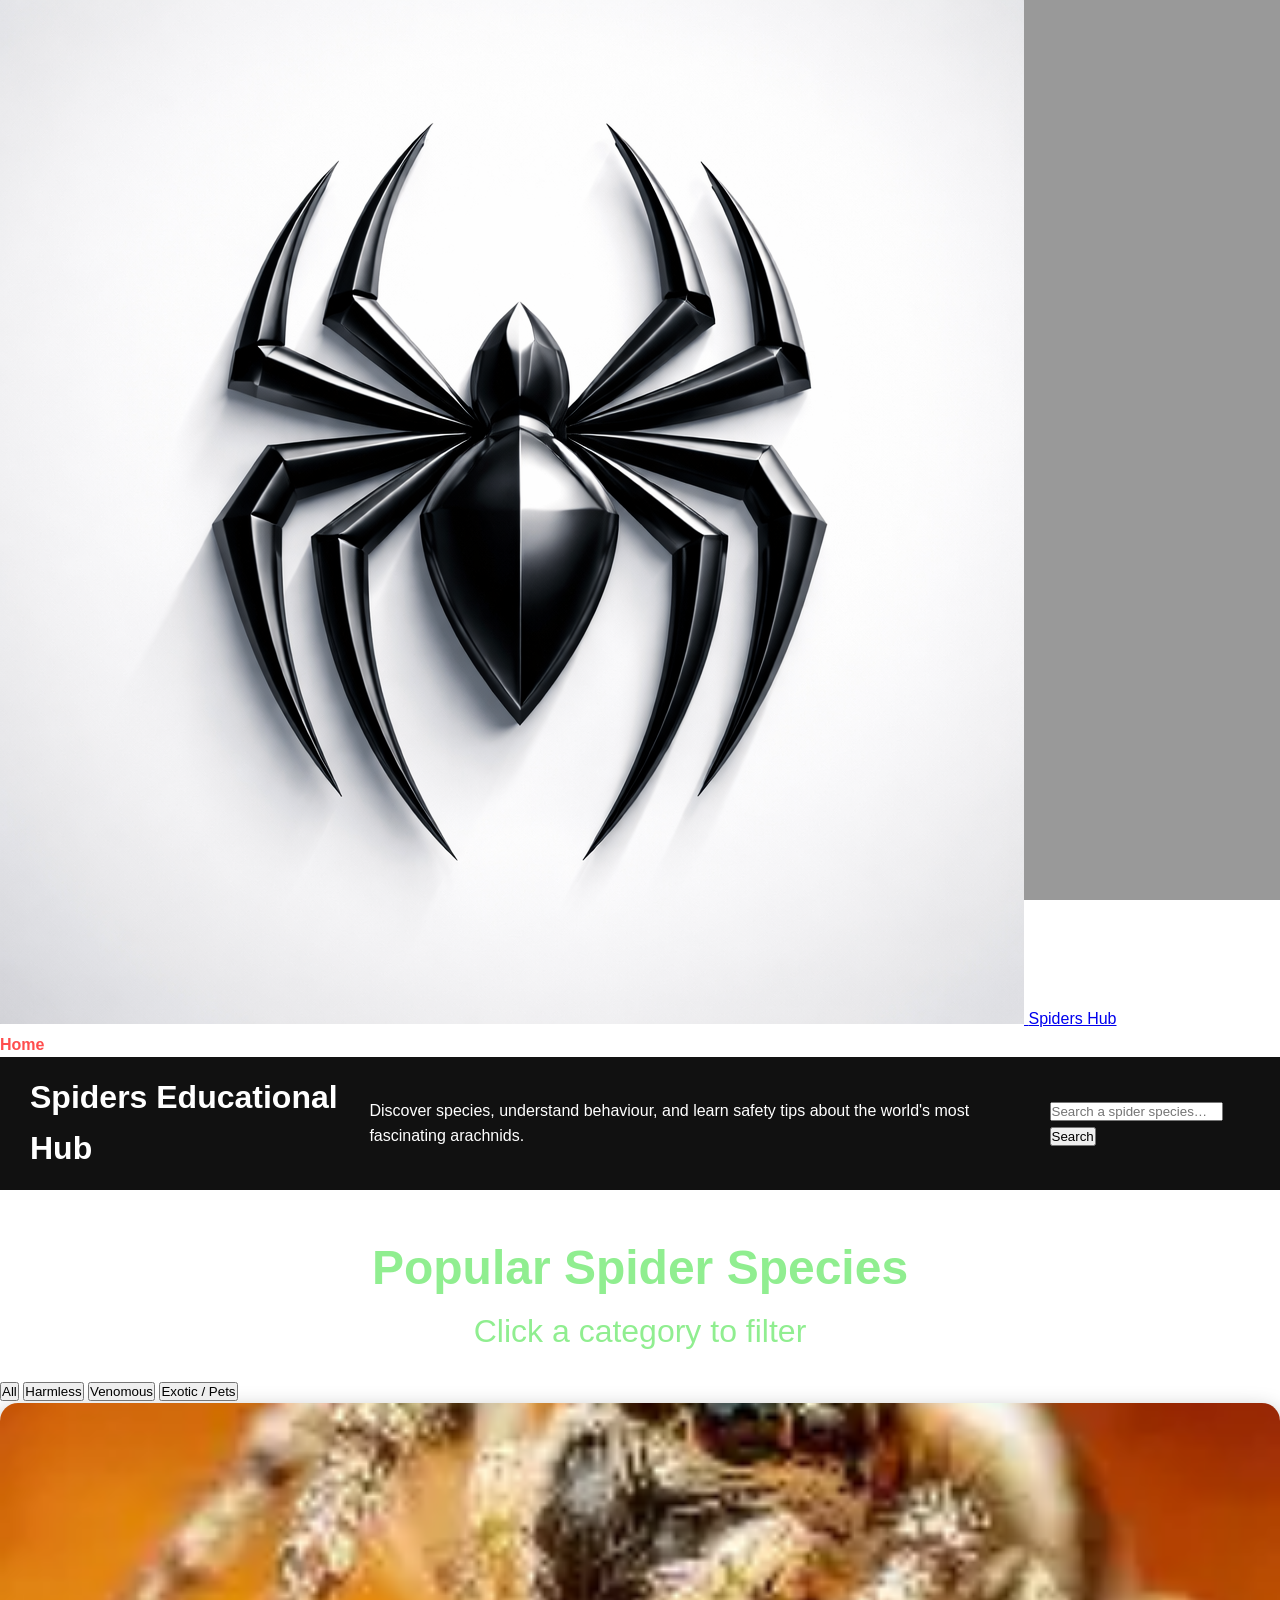
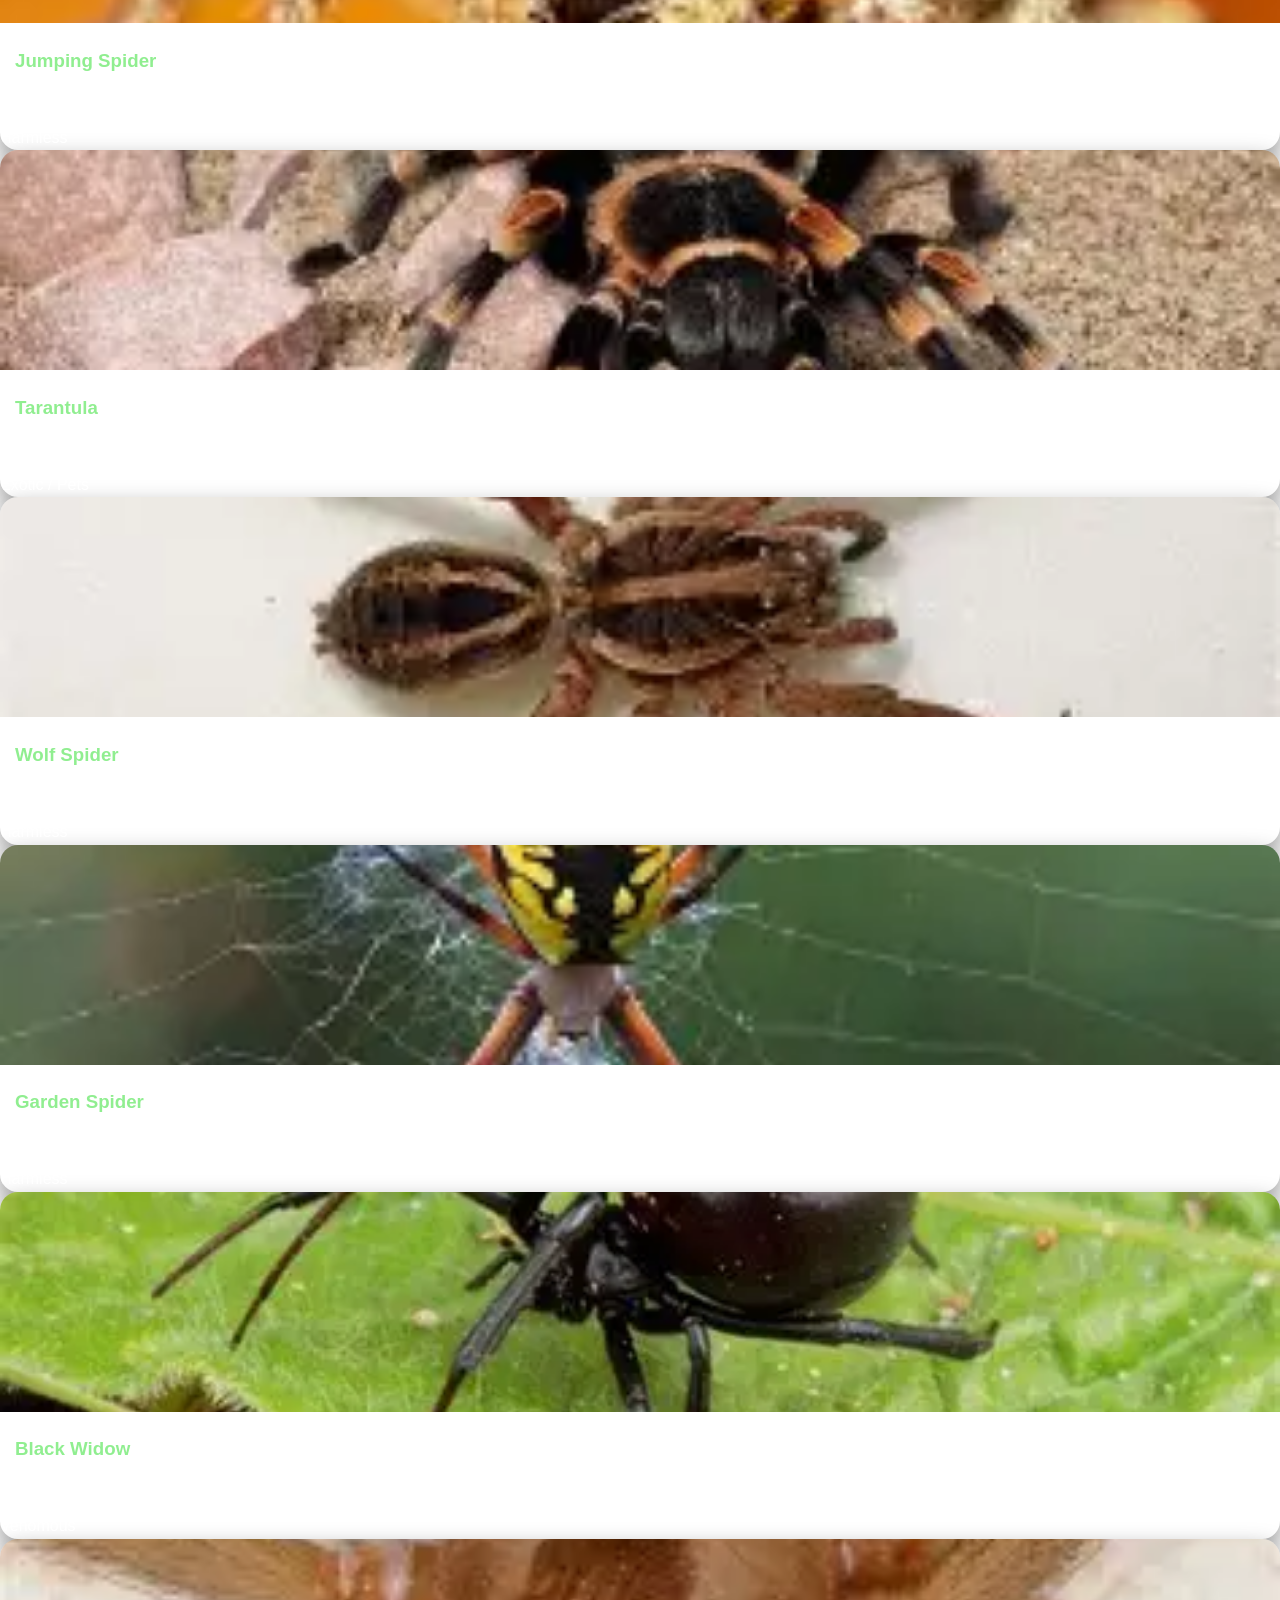
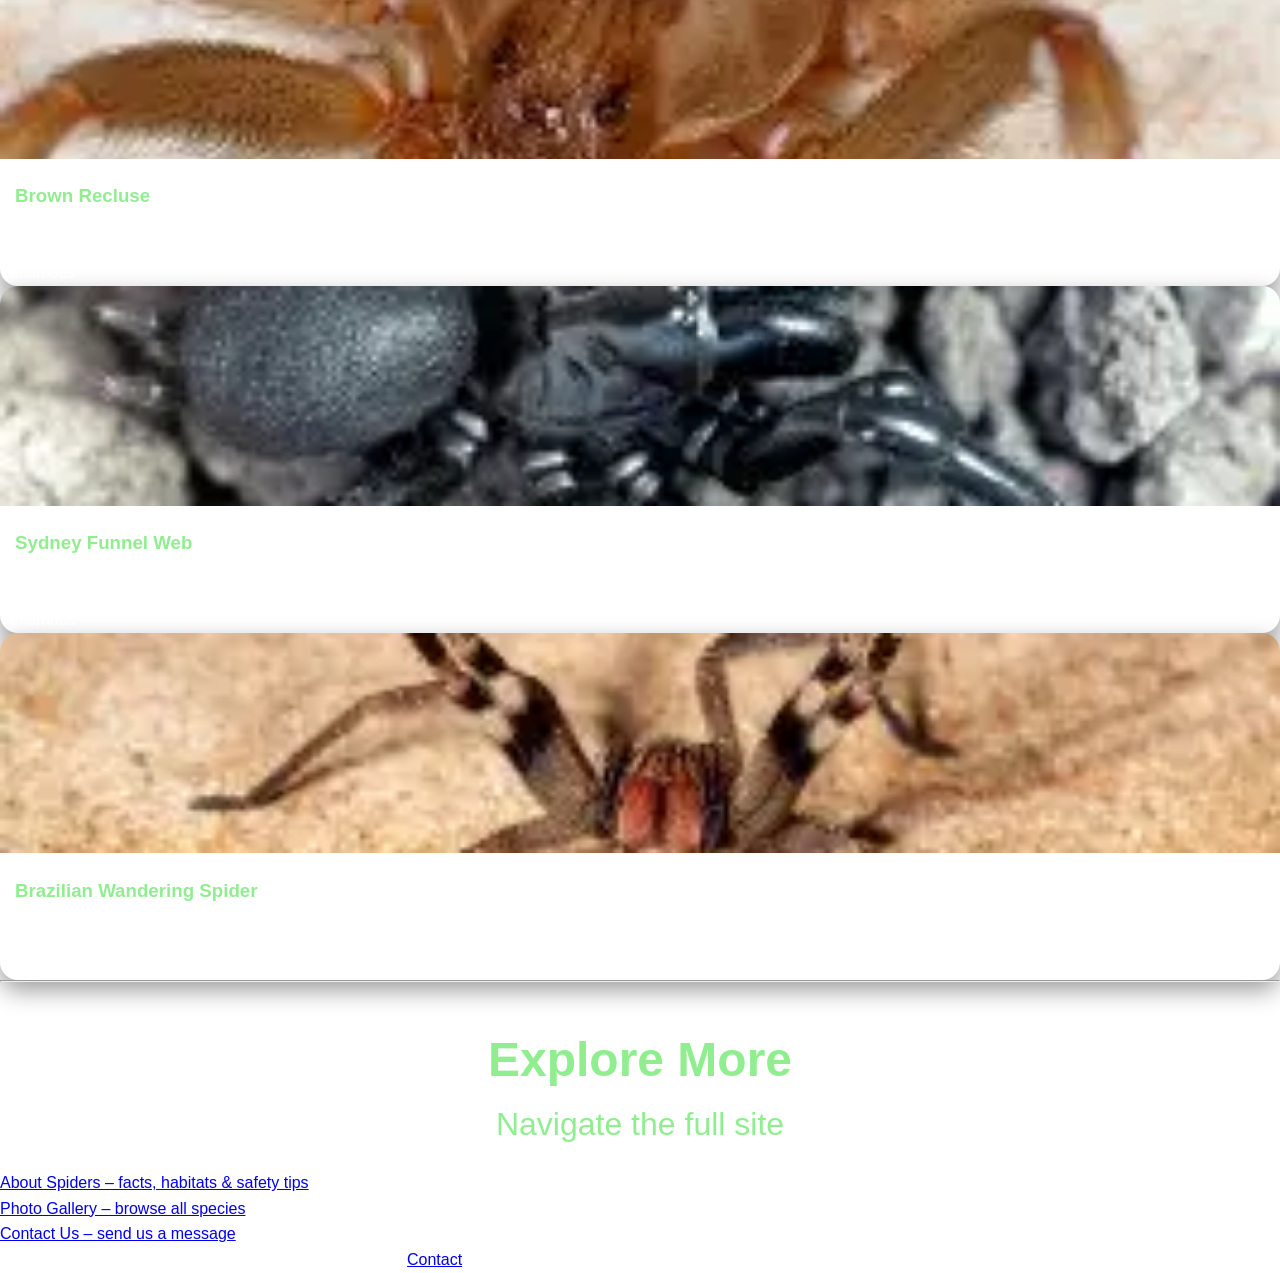
==== commit 825664d8: "Update index.html" ====
--- a/index.html
+++ b/index.html
@@ -1,113 +1,191 @@
-    <!DOCTYPE html>
+<!DOCTYPE html>
 <html lang="en">
-
 <head>
-    <meta charset="UTF-8">
-    <meta name="viewport" content="width=device-width, initial-scale=1.0">
-    <title>Spiders Educational Hub</title>
-    <link rel="stylesheet" href="style.css">
+  <meta charset="UTF-8" />
+  <meta name="viewport" content="width=device-width, initial-scale=1.0" />
+  <title>Spiders Educational Hub</title>
+  <link rel="stylesheet" href="style.css" />
 </head>
-
 <body>
 
-    <!-- HEADER -->
-    <header class="header">
+  <!-- ===== NAV ===== -->
+  <nav class="site-nav">
+    <a class="nav-brand" href="index.html">
+      <img src="Spider_logo.jpg" alt="Spider logo" />
+      <span>Spiders Hub</span>
+    </a>
+    <ul class="nav-links">
+      <li><a href="index.html"   class="active">Home</a></li>
+      <li><a href="about.html">About</a></li>
+      <li><a href="gallery.html">Gallery</a></li>
+      <li><a href="contact.html">Contact</a></li>
+    </ul>
+  </nav>
 
-        <!-- LOGO -->
-        <div class="logo">
-            <img src="Spider_logo.jpg" alt="Spider Logo">
-            <h1>Spiders Educational Hub</h1>
+  <!-- ===== HERO ===== -->
+  <header class="page-hero">
+    <h1>Spiders Educational Hub</h1>
+    <p>Discover species, understand behaviour, and learn safety tips about the world's most fascinating arachnids.</p>
+
+    <!-- Search -->
+    <div class="search-bar">
+      <input id="searchInput" type="text" placeholder="Search a spider species…" />
+      <button onclick="runSearch()">Search</button>
+    </div>
+  </header>
+
+  <!-- ===== MAIN CONTENT ===== -->
+  <main class="container">
+
+    <!-- Slicer tabs -->
+    <div class="section-title">
+      <h2>Popular Spider Species</h2>
+      <p>Click a category to filter</p>
+    </div>
+
+    <div class="slicer-bar" role="group" aria-label="Filter by category">
+      <button class="slicer-btn active" data-filter="all">All</button>
+      <button class="slicer-btn" data-filter="harmless">Harmless</button>
+      <button class="slicer-btn" data-filter="venomous">Venomous</button>
+      <button class="slicer-btn" data-filter="exotic">Exotic / Pets</button>
+    </div>
+
+    <!-- Cards -->
+    <div class="card-grid" id="spiderGrid">
+
+      <div class="card" data-category="harmless">
+        <img src="jumping_spider.jpg" alt="Jumping Spider" />
+        <div class="card-body">
+          <h3>Jumping Spider</h3>
+          <p>Small agile hunters with excellent eyesight. They leap long distances to catch prey and rarely threaten humans.</p>
+          <span class="card-tag tag-harmless">Harmless</span>
         </div>
+      </div>
 
-        <!-- NAVIGATION -->
-        <nav class="navbar">
-            <a href="index.html" class="active">Home</a>
-            <a href="about.html">About</a>
-            <a href="gallery.html">Gallery</a>
-            <a href="contact.html">Contact</a>
-        </nav>
+      <div class="card" data-category="exotic">
+        <img src="tarantula.jpg" alt="Tarantula" />
+        <div class="card-body">
+          <h3>Tarantula</h3>
+          <p>Large hairy spiders often kept as pets. Usually calm but may bite if threatened. Popular among enthusiasts.</p>
+          <span class="card-tag tag-exotic">Exotic / Pets</span>
+        </div>
+      </div>
 
-    </header>
+      <div class="card" data-category="harmless">
+        <img src="wolf_spider.jpg" alt="Wolf Spider" />
+        <div class="card-body">
+          <h3>Wolf Spider</h3>
+          <p>Fast hunting spiders that do not build webs. They rely on speed and strong eyesight to pursue prey.</p>
+          <span class="card-tag tag-harmless">Harmless</span>
+        </div>
+      </div>
 
-    <!-- HERO SECTION -->
-    <section class="hero">
-        <div class="hero-text">
-            <h2>Welcome to the World of Spiders</h2>
-            <p>
-                Discover spider species, understand their behavior,
-                learn safety tips, and explore the fascinating world
-                of these amazing creatures.
-            </p>
+      <div class="card" data-category="harmless">
+        <img src="garden_spider.jpg" alt="Garden Spider" />
+        <div class="card-body">
+          <h3>Garden Spider</h3>
+          <p>Common in gardens and fields. They build beautiful orb webs and patiently wait for insects to land.</p>
+          <span class="card-tag tag-harmless">Harmless</span>
+        </div>
+      </div>
 
-            <!-- SEARCH -->
-            <div class="search-box">
-                <input type="text" id="searchInput" placeholder="Search spiders...">
-                <button>Search</button>
-            </div>
+      <div class="card" data-category="venomous">
+        <img src="black_widow_spider.jpg" alt="Black Widow" />
+        <div class="card-body">
+          <h3>Black Widow</h3>
+          <p>Recognised by its shiny black body and red hourglass mark. Has strong venom but rarely bites unprovoked.</p>
+          <span class="card-tag tag-venomous">Venomous</span>
         </div>
-    </section>
+      </div>
 
-    <!-- MAIN CONTENT -->
-    <main>
+      <div class="card" data-category="venomous">
+        <img src="brown_recluse_spider.jpg" alt="Brown Recluse" />
+        <div class="card-body">
+          <h3>Brown Recluse</h3>
+          <p>Light brown with a violin-shaped marking. Its bite may cause significant tissue damage in severe cases.</p>
+          <span class="card-tag tag-venomous">Venomous</span>
+        </div>
+      </div>
 
-        <section class="cards-section">
+      <div class="card" data-category="venomous">
+        <img src="sydney_funnel_web_spider.jpg" alt="Sydney Funnel Web" />
+        <div class="card-body">
+          <h3>Sydney Funnel Web</h3>
+          <p>Highly venomous spider from Australia found in moist sheltered spots like gardens and under logs.</p>
+          <span class="card-tag tag-venomous">Venomous</span>
+        </div>
+      </div>
 
-            <h2 class="section-title">Popular Spider Species</h2>
+      <div class="card" data-category="venomous">
+        <img src="brazilian_wandering_spider.jpg" alt="Brazilian Wandering Spider" />
+        <div class="card-body">
+          <h3>Brazilian Wandering Spider</h3>
+          <p>A fast active hunter that does not build webs. Known for defensive behaviour and powerful venom.</p>
+          <span class="card-tag tag-venomous">Venomous</span>
+        </div>
+      </div>
 
-            <div class="cards-container">
+    </div><!-- /card-grid -->
 
-                <div class="card">
-                    <img src="jumping_spider.jpg" alt="Jumping Spider">
-                    <h3>Jumping Spider</h3>
-                    <p>
-                        Small agile hunters with excellent eyesight.
-                        They leap long distances to catch prey.
-                    </p>
-                </div>
+    <hr class="divider" />
 
-                <div class="card">
-                    <img src="tarantula.jpg" alt="Tarantula">
-                    <h3>Tarantula</h3>
-                    <p>
-                        Large hairy spiders often kept as pets.
-                        Usually calm but may bite if threatened.
-                    </p>
-                </div>
+    <!-- Internal page links -->
+    <div class="section-title">
+      <h2>Explore More</h2>
+      <p>Navigate the full site</p>
+    </div>
 
-                <div class="card">
-                    <img src="wolf_spider.jpg" alt="Wolf Spider">
-                    <h3>Wolf Spider</h3>
-                    <p>
-                        Fast hunting spiders that do not build webs.
-                        They rely on speed and strong eyesight.
-                    </p>
-                </div>
+    <ul class="info-list">
+      <li><a href="about.html">About Spiders – facts, habitats &amp; safety tips</a></li>
+      <li><a href="gallery.html">Photo Gallery – browse all species</a></li>
+      <li><a href="contact.html">Contact Us – send us a message</a></li>
+    </ul>
 
-                <div class="card">
-                    <img src="garden_spider.jpg" alt="Garden Spider">
-                    <h3>Garden Spider</h3>
-                    <p>
-                        Common in gardens and fields. They build
-                        beautiful webs and wait for insects.
-                    </p>
-                </div>
+  </main>
 
-            </div>
+  <!-- ===== FOOTER ===== -->
+  <footer class="site-footer">
+    © 2026 Spiders Educational Hub | All Rights Reserved &nbsp;|&nbsp;
+    <a href="contact.html">Contact</a>
+  </footer>
 
-        </section>
+  <!-- ===== SCRIPTS ===== -->
+  <script>
+    /* --- Slicer filter --- */
+    const slicerBtns = document.querySelectorAll('.slicer-btn');
+    const cards      = document.querySelectorAll('.card');
 
-        <!-- NEXT PAGE BUTTON -->
-        <div class="next-page">
-            <a href="about.html">Next Page →</a>
-        </div>
+    slicerBtns.forEach(btn => {
+      btn.addEventListener('click', () => {
+        slicerBtns.forEach(b => b.classList.remove('active'));
+        btn.classList.add('active');
+        const filter = btn.dataset.filter;
+        cards.forEach(card => {
+          if (filter === 'all' || card.dataset.category === filter) {
+            card.classList.remove('hidden');
+          } else {
+            card.classList.add('hidden');
+          }
+        });
+      });
+    });
 
-    </main>
+    /* --- Search --- */
+    function runSearch() {
+      const q = document.getElementById('searchInput').value.trim().toLowerCase();
+      cards.forEach(card => {
+        const text = card.innerText.toLowerCase();
+        card.classList.toggle('hidden', q && !text.includes(q));
+      });
+      // reset slicer highlight
+      slicerBtns.forEach(b => b.classList.remove('active'));
+      document.querySelector('[data-filter="all"]').classList.add('active');
+    }
 
-    <!-- FOOTER -->
-    <footer class="footer">
-        <p>&copy; 2026 Spiders Educational Hub | All Rights Reserved</p>
-    </footer>
-<script src="script.js" defer></script>
+    document.getElementById('searchInput').addEventListener('keyup', e => {
+      if (e.key === 'Enter') runSearch();
+    });
+  </script>
+
 </body>
-
 </html>
--- a/style.css
+++ b/style.css
@@ -337,6 +337,69 @@
         padding: 5px 0;
     }
 }
+.contact-container {
+    max-width: 800px;
+    margin: auto;
+    padding: 20px;
+    text-align: center;
+}
+
+.contact-form {
+    display: flex;
+    flex-direction: column;
+    gap: 15px;
+    margin-top: 20px;
+    text-align: left;
+}
+
+.contact-form input,
+.contact-form textarea {
+    padding: 12px;
+    border: 1px solid #ccc;
+    border-radius: 8px;
+    font-size: 16px;
+}
+
+.contact-form button {
+    padding: 12px;
+    background: #ff4d4d;
+    color: white;
+    border: none;
+    border-radius: 8px;
+    font-size: 16px;
+    cursor: pointer;
+}
+
+.contact-form button:hover {
+    background: #cc0000;
+}.navbar ul {
+    display: flex;
+    justify-content: center;
+    gap: 25px;
+    list-style: none;
+    padding: 10px;
+    background: #111;
+}
+
+.navbar ul li a {
+    color: white;
+    text-decoration: none;
+    font-weight: bold;
+}
+
+.navbar ul li a:hover,
+.navbar ul li a.active {
+    color: #ff4d4d;
+}
+
+/* MOBILE RESPONSIVE NAV */
+@media (max-width: 768px) {
+    .navbar ul {
+        flex-direction: column;
+        text-align: center;
+        gap: 10px;
+    }
+}
 
     
 
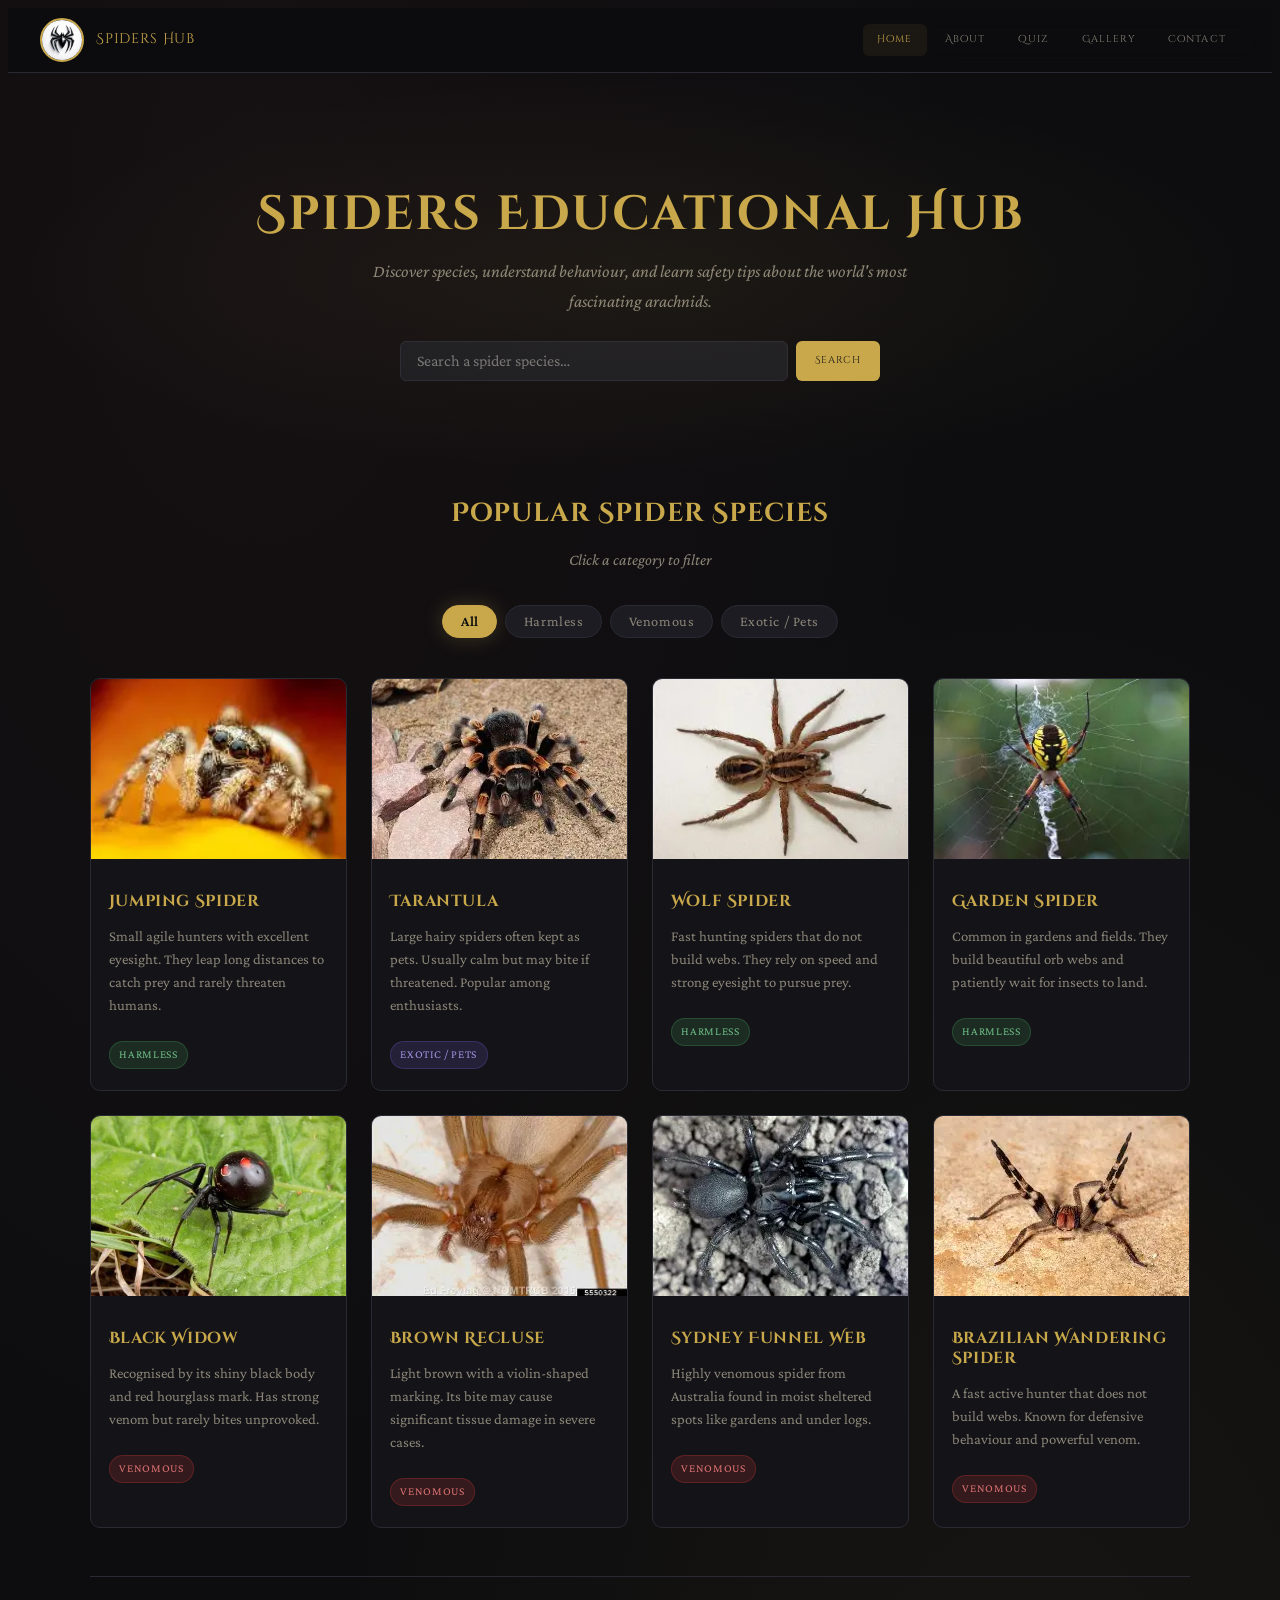
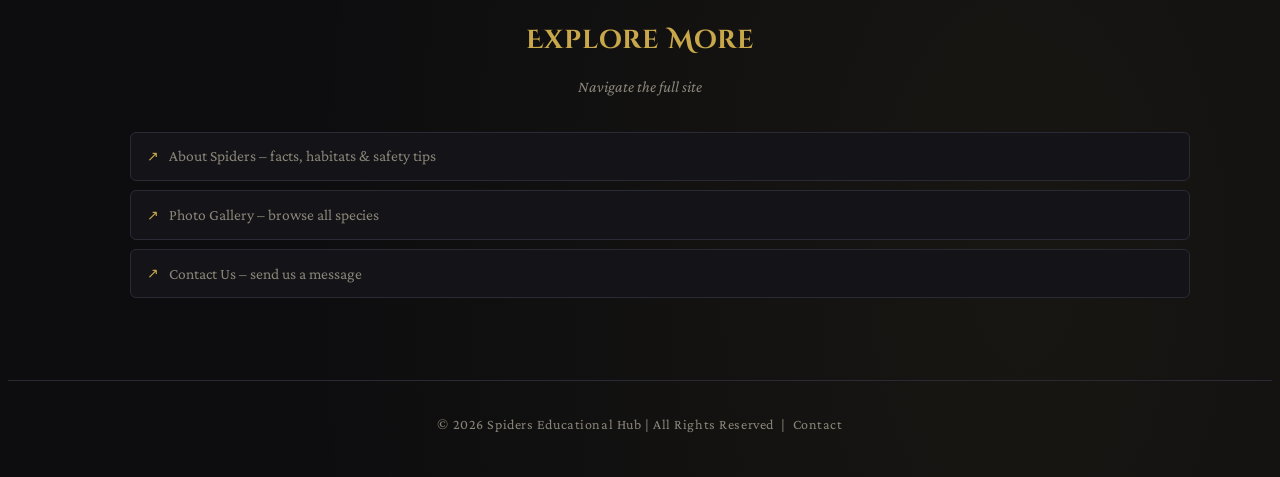
==== commit 173a428d: "Update index.html" ====
--- a/index.html
+++ b/index.html
@@ -17,6 +17,7 @@
     <ul class="nav-links">
       <li><a href="index.html"   class="active">Home</a></li>
       <li><a href="about.html">About</a></li>
+      <li><a href="Quiz.html ">quiz</a></li> 
       <li><a href="gallery.html">Gallery</a></li>
       <li><a href="contact.html">Contact</a></li>
     </ul>
--- a/style.css
+++ b/style.css
@@ -1,430 +1,595 @@
-*{
-    margin:0;
-    padding:0;
-    box-sizing:border-box;
-}
-
-body{
-    font-family: Arial, sans-serif;
-    background: linear-gradient(rgba(0,0,0,0.4), rgba(0,0,0,0.4)),
-                url("background.jpg");
-    background-size: cover;
-    background-position: center;
-    background-attachment: fixed;
-    color: white;
-    line-height: 1.6;
-}
-
-/* HEADER */
-.header{
-    background: rgba(0,0,0,0.85);
-    display: flex;
-    justify-content: space-between;
-    align-items: center;
-    padding: 15px 40px;
-    flex-wrap: wrap;
-    position: sticky;
-    top: 0;
-    z-index: 1000;
-}
-
-.logo{
-    display: flex;
-    align-items: center;
-    gap: 12px;
-}
-
-.logo img{
-    width: 60px;
-    height: 60px;
-    border-radius: 50%;
-    object-fit: cover;
-    box-shadow: 0 0 15px rgba(255,255,255,0.3);
-}
-
-.logo h1{
-    font-size: 24px;
-    color: lightgreen;
-}
-
-/* NAVBAR */
-.navbar{
-    display: flex;
-    gap: 15px;
-    flex-wrap: wrap;
-}
-
-.navbar a{
-    text-decoration: none;
-    color: white;
-    padding: 10px 18px;
-    border-radius: 30px;
-    transition: 0.3s;
-    font-weight: bold;
-}
-
-.navbar a:hover,
-.navbar a.active{
-    background: lightgreen;
-    color: black;
-    transform: translateY(-3px);
-}
-
-/* HERO */
-.hero,
-.hero-small{
-    text-align: center;
-    padding: 80px 20px;
-}
-
-.hero h2,
-.hero-small h2{
-    font-size: 42px;
-    margin-bottom: 15px;
-    color: lightgreen;
-}
-
-.hero p,
-.hero-small p{
-    max-width: 700px;
-    margin: auto;
-    font-size: 18px;
-}
-
-/* SEARCH */
-.search-box{
-    margin-top: 25px;
-}
-
-.search-box input{
-    width: 60%;
-    max-width: 400px;
-    padding: 12px;
-    border: none;
-    border-radius: 30px;
-    outline: none;
-}
-
-.search-box button{
-    padding: 12px 20px;
-    border: none;
-    border-radius: 30px;
-    background: lightgreen;
-    font-weight: bold;
-    cursor: pointer;
-    margin-left: 10px;
-}
-
-.search-box button:hover{
-    background: white;
-}
-
-/* SECTION */
-.section-title{
-    text-align: center;
-    font-size: 32px;
-    margin: 40px 0 20px;
-    color: lightgreen;
-}
-
-/* CARD SECTION */
-.cards-container{
-    display: grid;
-    grid-template-columns: repeat(auto-fit,minmax(250px,1fr));
-    gap: 25px;
-    padding: 20px 40px 50px;
-}
-
-.card{
-    background: rgba(255,255,255,0.08);
-    border-radius: 18px;
-    overflow: hidden;
-    box-shadow: 0 10px 25px rgba(0,0,0,0.4);
-    transition: 0.4s;
-}
-
-.card:hover{
-    transform: translateY(-10px) scale(1.03);
-}
-
-.card img{
-    width: 100%;
-    height: 220px;
-    object-fit: cover;
-}
-
-.card h3{
-    padding: 15px 15px 5px;
-    color: lightgreen;
-}
-
-.card p{
-    padding: 0 15px 20px;
-    font-size: 15px;
-}
-
-/* INFO GRID */
-.info-grid{
-    display: grid;
-    grid-template-columns: repeat(auto-fit,minmax(250px,1fr));
-    gap: 20px;
-    padding: 20px 40px 50px;
-}
-
-.box{
-    background: rgba(0,0,0,0.65);
-    padding: 20px;
-    border-radius: 15px;
-    transition: 0.3s;
-}
-
-.box:hover{
-    transform: scale(1.03);
-}
-
-.box h3{
-    color: lightgreen;
-    margin-bottom: 10px;
-}
-
-/* NEXT BUTTON */
-.next-page{
-    text-align: center;
-    margin-bottom: 40px;
-}
-
-.next-page a{
-    text-decoration: none;
-    background: white;
-    color: black;
-    padding: 14px 24px;
-    border-radius: 30px;
-    font-weight: bold;
-    transition: 0.3s;
-}
-
-.next-page a:hover{
-    background: white;
-}
-
-/* GALLERY */
-.gallery{
-    display: grid;
-    grid-template-columns: repeat(auto-fit,minmax(250px,1fr));
-    gap: 20px;
-    padding: 30px;
-}
-
-.gallery img{
-    width: 100%;
-    border-radius: 15px;
-    transition: 0.4s;
-}
-
-.gallery img:hover{
-    transform: scale(1.08);
-}
-
-/* FOOTER */
-.footer{
-    background: rgba(0,0,0,0.85);
-    text-align: center;
-    padding: 20px;
-    margin-top: 30px;
-}
-
-/* RESPONSIVE */
-@media(max-width:768px){
-
-    .header{
-        flex-direction: column;
-        text-align: center;
-        gap: 15px;
-    }
-
-    .navbar{
-        justify-content: center;
-    }
-
-    .hero h2,
-    .hero-small h2{
-        font-size: 30px;
-    }
-
-    .search-box input{
-        width: 90%;
-        margin-bottom: 10px;
-    }
-
-    .search-box button{
-        margin-left: 0;
-        width: 150px;
-    }
-}
-/* GALLERY LAYOUT */
-.gallery-container {
-    display: flex;
-    flex-wrap: wrap;              /* allows wrapping on smaller screens */
-    justify-content: center;
-    gap: 20px;
-    padding: 20px;
-}
-
-/* INDIVIDUAL CARDS */
-.gallery-card {
-    width: 220px;
-    background: #fff;
-    border-radius: 12px;
-    overflow: hidden;
-    box-shadow: 0 4px 12px rgba(0,0,0,0.15);
-    text-align: center;
-    transition: transform 0.3s ease;
-}
-
-.gallery-card img {
-    width: 100%;
-    height: 180px;
-    object-fit: cover;
-}
-
-.gallery-card h3 {
-    padding: 10px;
-    font-size: 16px;
-}
-
-.gallery-card:hover {
-    transform: scale(1.05);
-}
-header {
-    display: flex;
-    justify-content: space-between;
-    align-items: center;
-    padding: 15px 30px;
-    background: #111;
-    color: white;
-}
-
-nav ul {
-    display: flex;
-    list-style: none;
-    gap: 20px;
-}
-
-nav ul li a {
-    color: white;
-    text-decoration: none;
-    font-weight: bold;
-}
-
-nav ul li a:hover,
-nav ul li a.active {
-    color: #ff4d4d;
-}
-@media (max-width: 768px) {
-
-    header {
-        flex-direction: column;
-        text-align: center;
-    }
-
-    nav ul {
-        flex-direction: column;
-        gap: 10px;
-        margin-top: 10px;
-    }
-
-    nav ul li {
-        padding: 5px 0;
-    }
-}
-.contact-container {
-    max-width: 800px;
-    margin: auto;
-    padding: 20px;
-    text-align: center;
-}
+
+
+@import url('https://fonts.googleapis.com/css2?family=Cinzel+Decorative:wght@700&family=Crimson+Pro:ital,wght@0,300;0,400;0,600;1,300;1,400&display=swap');
+
+/*  CSS Variables  */
+:root {
+  --bg:      #0d0d0f;
+  --surface:  #141418;
+  --surface2:#1c1c22;
+  --border:  #2a2a35;
+  --accent:  #c8a84b;       /* warm gold */
+  --accent2: #7e3b3b;       /* deep crimson */
+  --text:    #e8e4dc;
+  --muted:   #8a8578;
+  --white:   #ffffff;
+  --radius:   10px;
+  --transition: 0.3s ease;
+  --shadow:   0 4px 30px rgba(0,0,0,0.6);
+  --glow:   0 0 20px rgba(200,168,75,0.25);
+}
+
+/ Reset & Base  /
+*, *::before, *::after { box-sizing: border-box; margin: 0; padding: 0; }
+
+html { scroll-behavior: smooth; }
+
+body {
+  background-color: var(--bg);
+  color: var(--text);
+  font-family: 'Crimson Pro', Georgia, serif;
+  font-size: 18px;
+  line-height: 1.7;
+  min-height: 100vh;
+  /* subtle silk-web texture via repeating-linear-gradient */
+  background-image:
+    radial-gradient(ellipse at 20% 10%, rgba(126,59,59,0.08) 0%, transparent 50%),
+    radial-gradient(ellipse at 80% 90%, rgba(200,168,75,0.06) 0%, transparent 50%);
+}
+
+img { max-width: 100%; display: block; border-radius: var(--radius); }
+
+a { color: var(--accent); text-decoration: none; transition: color var(--transition); }
+a:hover { color: var(--white); }
+
+h1, h2, h3 {
+  font-family: 'Cinzel Decorative', serif;
+  color: var(--accent);
+  letter-spacing: 0.04em;
+  line-height: 1.25;
+}
+
+/* ---------- NAV ---------- */
+.site-nav {
+  position: sticky;
+  top: 0;
+  z-index: 100;
+  background: rgba(13,13,15,0.92);
+  backdrop-filter: blur(12px);
+  border-bottom: 1px solid var(--border);
+  padding: 0 2rem;
+  display: flex;
+  align-items: center;
+  justify-content: space-between;
+  height: 64px;
+  gap: 1rem;
+}
+
+.nav-brand {
+  display: flex;
+  align-items: center;
+  gap: 0.75rem;
+  text-decoration: none;
+}
+
+.nav-brand img {
+  width: 40px;
+  height: 40px;
+  object-fit: cover;
+  border-radius: 50%;
+  border: 2px solid var(--accent);
+}
+
+.nav-brand span {
+  font-family: 'Cinzel Decorative', serif;
+  font-size: 0.85rem;
+  color: var(--accent);
+  letter-spacing: 0.06em;
+  display: none;
+}
+@media (min-width: 600px) { .nav-brand span { display: block; } }
+
+.nav-links {
+  display: flex;
+  list-style: none;
+  gap: 0.25rem;
+}
+
+.nav-links a {
+  display: block;
+  padding: 0.45rem 0.9rem;
+  font-family: 'Cinzel Decorative', serif;
+  font-size: 0.65rem;
+  letter-spacing: 0.1em;
+  color: var(--muted);
+  border-radius: 6px;
+  transition: color var(--transition), background var(--transition);
+}
+
+.nav-links a:hover,
+.nav-links a.active {
+  color: var(--accent);
+  background: rgba(200,168,75,0.08);
+}
+
+/* ---------- HERO / PAGE HEADER ---------- */
+.page-hero {
+  text-align: center;
+  padding: 5rem 1.5rem 3.5rem;
+  position: relative;
+  overflow: hidden;
+}
+
+.page-hero::before {
+  content: '';
+  position: absolute;
+  inset: 0;
+  background: radial-gradient(ellipse at center, rgba(200,168,75,0.07) 0%, transparent 70%);
+  pointer-events: none;
+}
+
+.page-hero h1 { font-size: clamp(1.6rem, 5vw, 3rem); margin-bottom: 0.75rem; }
+
+.page-hero p {
+  color: var(--muted);
+  font-size: 1.1rem;
+  max-width: 560px;
+  margin: 0 auto;
+  font-style: italic;
+}
+
+/* ---------- SECTION CONTAINER ---------- */
+.container {
+  max-width: 1100px;
+  margin: 0 auto;
+  padding: 0 1.5rem 4rem;
+}
+
+/* ---------- SLICER / FILTER TABS ---------- */
+.slicer-bar {
+  display: flex;
+  flex-wrap: wrap;
+  gap: 0.5rem;
+  justify-content: center;
+  margin-bottom: 2.5rem;
+}
+
+.slicer-btn {
+  background: var(--surface2);
+  border: 1px solid var(--border);
+  color: var(--muted);
+  padding: 0.45rem 1.1rem;
+  border-radius: 999px;
+  font-family: 'Crimson Pro', serif;
+  font-size: 0.9rem;
+  cursor: pointer;
+  transition: all var(--transition);
+  letter-spacing: 0.04em;
+}
+
+.slicer-btn:hover { border-color: var(--accent); color: var(--accent); }
+
+.slicer-btn.active {
+  background: var(--accent);
+  border-color: var(--accent);
+  color: var(--bg);
+  font-weight: 600;
+  box-shadow: var(--glow);
+}
+
+/* ---------- CARD GRID ---------- */
+.card-grid {
+  display: grid;
+  grid-template-columns: repeat(auto-fill, minmax(240px, 1fr));
+  gap: 1.5rem;
+}
+
+.card {
+  background: var(--surface);
+  border: 1px solid var(--border);
+  border-radius: var(--radius);
+  overflow: hidden;
+  transition: transform var(--transition), box-shadow var(--transition), border-color var(--transition);
+  cursor: pointer;
+  animation: fadeUp 0.4s ease both;
+}
+
+.card:hover {
+  transform: translateY(-5px);
+  box-shadow: var(--shadow), var(--glow);
+  border-color: var(--accent);
+}
+
+@keyframes fadeUp {
+  from { opacity: 0; transform: translateY(20px); }
+  to   { opacity: 1; transform: translateY(0);    }
+}
+
+.card img {
+  width: 100%;
+  height: 180px;
+  object-fit: cover;
+  border-radius: 0;
+  transition: transform 0.5s ease;
+}
+
+.card:hover img { transform: scale(1.05); }
+
+.card-body { padding: 1rem 1.1rem 1.3rem; }
+
+.card-body h3 {
+  font-size: 1rem;
+  margin-bottom: 0.4rem;
+  color: var(--accent);
+}
+
+.card-body p {
+  color: var(--muted);
+  font-size: 0.92rem;
+  line-height: 1.55;
+}
+
+.card-tag {
+  display: inline-block;
+  margin-top: 0.6rem;
+  font-size: 0.72rem;
+  padding: 0.2rem 0.6rem;
+  border-radius: 999px;
+  font-family: 'Crimson Pro', serif;
+  letter-spacing: 0.06em;
+  text-transform: uppercase;
+}
+
+.tag-harmless  { background: rgba(60,140,80,0.2);  color: #6dba84; border: 1px solid rgba(60,140,80,0.35); }
+.tag-venomous  { background: rgba(180,50,50,0.2);  color: #d97070; border: 1px solid rgba(180,50,50,0.35); }
+.tag-exotic    { background: rgba(100,80,180,0.2); color: #a090df; border: 1px solid rgba(100,80,180,0.35); }
+
+/* hide filtered cards */
+.card.hidden { display: none; }
+
+/* ---------- FACT ACCORDION (About page) ---------- */
+.accordion { margin-top: 2.5rem; }
+
+.accordion-item {
+  border: 1px solid var(--border);
+  border-radius: var(--radius);
+  margin-bottom: 0.75rem;
+  overflow: hidden;
+}
+
+.accordion-header {
+  width: 100%;
+  background: var(--surface);
+  border: none;
+  color: var(--text);
+  text-align: left;
+  padding: 1rem 1.25rem;
+  display: flex;
+  justify-content: space-between;
+  align-items: center;
+  font-family: 'Cinzel Decorative', serif;
+  font-size: 0.75rem;
+  letter-spacing: 0.06em;
+  cursor: pointer;
+  transition: background var(--transition), color var(--transition);
+}
+
+.accordion-header:hover { background: var(--surface2); color: var(--accent); }
+.accordion-header.open   { background: var(--surface2); color: var(--accent); }
+
+.accordion-icon {
+  font-size: 1.2rem;
+  transition: transform var(--transition);
+  flex-shrink: 0;
+}
+
+.accordion-header.open .accordion-icon { transform: rotate(45deg); }
+
+.accordion-body {
+  max-height: 0;
+  overflow: hidden;
+  transition: max-height 0.4s ease, padding 0.3s ease;
+  background: var(--surface2);
+  padding: 0 1.25rem;
+  color: var(--muted);
+  font-size: 0.97rem;
+}
+
+.accordion-body.open {
+  max-height: 300px;
+  padding: 1rem 1.25rem;
+}
+
+/* ---------- GALLERY LIGHTBOX ---------- */
+.gallery-grid {
+  display: grid;
+  grid-template-columns: repeat(auto-fill, minmax(220px, 1fr));
+  gap: 1rem;
+}
+
+.gallery-item {
+  position: relative;
+  border-radius: var(--radius);
+  overflow: hidden;
+  cursor: pointer;
+  aspect-ratio: 1;
+  border: 1px solid var(--border);
+  transition: border-color var(--transition), transform var(--transition);
+}
+
+.gallery-item:hover { border-color: var(--accent); transform: scale(1.02); }
+
+.gallery-item img {
+  width: 100%;
+  height: 100%;
+  object-fit: cover;
+  border-radius: 0;
+  transition: transform 0.5s ease;
+}
+
+.gallery-item:hover img { transform: scale(1.1); }
+
+.gallery-caption {
+  position: absolute;
+  bottom: 0; left: 0; right: 0;
+  background: linear-gradient(transparent, rgba(0,0,0,0.85));
+  padding: 1.5rem 0.75rem 0.6rem;
+  font-family: 'Cinzel Decorative', serif;
+  font-size: 0.6rem;
+  letter-spacing: 0.08em;
+  color: var(--accent);
+  transform: translateY(100%);
+  transition: transform var(--transition);
+}
+
+.gallery-item:hover .gallery-caption { transform: translateY(0); }
+
+/* Lightbox */
+.lightbox {
+  display: none;
+  position: fixed;
+  inset: 0;
+  background: rgba(0,0,0,0.92);
+  z-index: 999;
+  align-items: center;
+  justify-content: center;
+  flex-direction: column;
+  gap: 1rem;
+  padding: 2rem;
+  animation: fadeIn 0.2s ease;
+}
+
+.lightbox.open { display: flex; }
+
+@keyframes fadeIn { from { opacity: 0; } to { opacity: 1; } }
+
+.lightbox img {
+  max-width: 90vw;
+  max-height: 75vh;
+  object-fit: contain;
+  border: 1px solid var(--accent);
+  border-radius: var(--radius);
+  box-shadow: var(--shadow);
+}
+
+.lightbox-title {
+  font-family: 'Cinzel Decorative', serif;
+  color: var(--accent);
+  font-size: 0.85rem;
+  letter-spacing: 0.1em;
+}
+
+.lightbox-close {
+  position: fixed;
+  top: 1.5rem; right: 1.5rem;
+  background: var(--surface2);
+  border: 1px solid var(--border);
+  color: var(--text);
+  width: 40px; height: 40px;
+  border-radius: 50%;
+  font-size: 1.2rem;
+  cursor: pointer;
+  display: flex; align-items: center; justify-content: center;
+  transition: all var(--transition);
+}
+
+.lightbox-close:hover { background: var(--accent2); border-color: var(--accent2); color: #fff; }
+
+/* ---------- CONTACT FORM ---------- */
+.contact-wrapper {
+  display: grid;
+  grid-template-columns: 1fr;
+  gap: 3rem;
+}
+@media (min-width: 700px) { .contact-wrapper { grid-template-columns: 1fr 1fr; } }
 
 .contact-form {
-    display: flex;
-    flex-direction: column;
-    gap: 15px;
-    margin-top: 20px;
-    text-align: left;
-}
-
-.contact-form input,
-.contact-form textarea {
-    padding: 12px;
-    border: 1px solid #ccc;
-    border-radius: 8px;
-    font-size: 16px;
-}
-
-.contact-form button {
-    padding: 12px;
-    background: #ff4d4d;
-    color: white;
-    border: none;
-    border-radius: 8px;
-    font-size: 16px;
-    cursor: pointer;
-}
-
-.contact-form button:hover {
-    background: #cc0000;
-}.navbar ul {
-    display: flex;
-    justify-content: center;
-    gap: 25px;
-    list-style: none;
-    padding: 10px;
-    background: #111;
-}
-
-.navbar ul li a {
-    color: white;
-    text-decoration: none;
-    font-weight: bold;
-}
-
-.navbar ul li a:hover,
-.navbar ul li a.active {
-    color: #ff4d4d;
-}
-
-/* MOBILE RESPONSIVE NAV */
-@media (max-width: 768px) {
-    .navbar ul {
-        flex-direction: column;
-        text-align: center;
-        gap: 10px;
-    }
-}
-
-    
-
-
-    
-
-
-
-
-
-
-
-
-
-
-
-
-
-
-
-
-
-
-
-
-
-
-
+  background: var(--surface);
+  border: 1px solid var(--border);
+  border-radius: var(--radius);
+  padding: 2rem;
+}
+
+.form-group { margin-bottom: 1.25rem; }
+
+.form-group label {
+  display: block;
+  font-family: 'Cinzel Decorative', serif;
+  font-size: 0.62rem;
+  letter-spacing: 0.1em;
+  color: var(--muted);
+  margin-bottom: 0.4rem;
+}
+
+.form-group input,
+.form-group textarea,
+.form-group select {
+  width: 100%;
+  background: var(--surface2);
+  border: 1px solid var(--border);
+  border-radius: 6px;
+  padding: 0.65rem 0.9rem;
+  color: var(--text);
+  font-family: 'Crimson Pro', serif;
+  font-size: 1rem;
+  outline: none;
+  transition: border-color var(--transition), box-shadow var(--transition);
+}
+
+.form-group input:focus,
+.form-group textarea:focus,
+.form-group select:focus {
+  border-color: var(--accent);
+  box-shadow: 0 0 0 3px rgba(200,168,75,0.15);
+}
+
+.form-group textarea { resize: vertical; min-height: 120px; }
+
+.btn-submit {
+  width: 100%;
+  background: var(--accent);
+  color: var(--bg);
+  border: none;
+  border-radius: 6px;
+  padding: 0.8rem 1.5rem;
+  font-family: 'Cinzel Decorative', serif;
+  font-size: 0.65rem;
+  letter-spacing: 0.1em;
+  cursor: pointer;
+  transition: all var(--transition);
+  box-shadow: var(--glow);
+}
+
+.btn-submit:hover {
+  background: #dbb94f;
+  transform: translateY(-2px);
+  box-shadow: 0 0 30px rgba(200,168,75,0.4);
+}
+
+.form-success {
+  display: none;
+  text-align: center;
+  padding: 2rem;
+  color: #6dba84;
+  font-family: 'Cinzel Decorative', serif;
+  font-size: 0.8rem;
+  letter-spacing: 0.08em;
+}
+
+/* ---------- INFO CARDS (links/resources) ---------- */
+.info-list { list-style: none; }
+
+.info-list li { margin-bottom: 0.6rem; }
+
+.info-list a {
+  display: flex;
+  align-items: center;
+  gap: 0.6rem;
+  padding: 0.65rem 1rem;
+  background: var(--surface);
+  border: 1px solid var(--border);
+  border-radius: 6px;
+  color: var(--muted);
+  font-size: 0.97rem;
+  transition: all var(--transition);
+}
+
+.info-list a::before { content: '↗'; color: var(--accent); font-size: 0.85rem; }
+.info-list a:hover { border-color: var(--accent); color: var(--text); background: var(--surface2); }
+
+/* ---------- DIVIDER ---------- */
+.divider {
+  border: none;
+  border-top: 1px solid var(--border);
+  margin: 3rem 0;
+}
+
+/* ---------- FOOTER ---------- */
+.site-footer {
+  border-top: 1px solid var(--border);
+  text-align: center;
+  padding: 2rem 1.5rem;
+  color: var(--muted);
+  font-size: 0.88rem;
+  letter-spacing: 0.04em;
+}
+
+.site-footer a { color: var(--muted); }
+.site-footer a:hover { color: var(--accent); }
+
+/* ---------- SEARCH BAR (index) ---------- */
+.search-bar {
+  display: flex;
+  gap: 0.5rem;
+  max-width: 480px;
+  margin: 1.5rem auto 2.5rem;
+}
+
+.search-bar input {
+  flex: 1;
+  background: var(--surface2);
+  border: 1px solid var(--border);
+  border-radius: 6px;
+  padding: 0.65rem 1rem;
+  color: var(--text);
+  font-family: 'Crimson Pro', serif;
+  font-size: 1rem;
+  outline: none;
+  transition: border-color var(--transition);
+}
+
+.search-bar input:focus { border-color: var(--accent); }
+
+.search-bar button {
+  background: var(--accent);
+  border: none;
+  border-radius: 6px;
+  padding: 0.65rem 1.2rem;
+  color: var(--bg);
+  font-family: 'Cinzel Decorative', serif;
+  font-size: 0.6rem;
+  letter-spacing: 0.08em;
+  cursor: pointer;
+  transition: background var(--transition);
+}
+
+.search-bar button:hover { background: #dbb94f; }
+
+/* ---------- SECTION HEADINGS ---------- */
+.section-title {
+  text-align: center;
+  margin-bottom: 2rem;
+}
+
+.section-title h2 { font-size: clamp(1.1rem, 3vw, 1.6rem); margin-bottom: 0.35rem; }
+.section-title p  { color: var(--muted); font-style: italic; font-size: 1rem; }
+
+/* ---------- RESPONSIVE HELPERS ---------- */
+@media (max-width: 480px) {
+  .nav-links a { font-size: 0.55rem; padding: 0.4rem 0.6rem; }
+  .page-hero { padding: 3.5rem 1rem 2.5rem; }
+}
+
+
+
+
+
+
+
+
+
+
+
+
+
+
+
+
+
+
+
+
+
+
+
+
